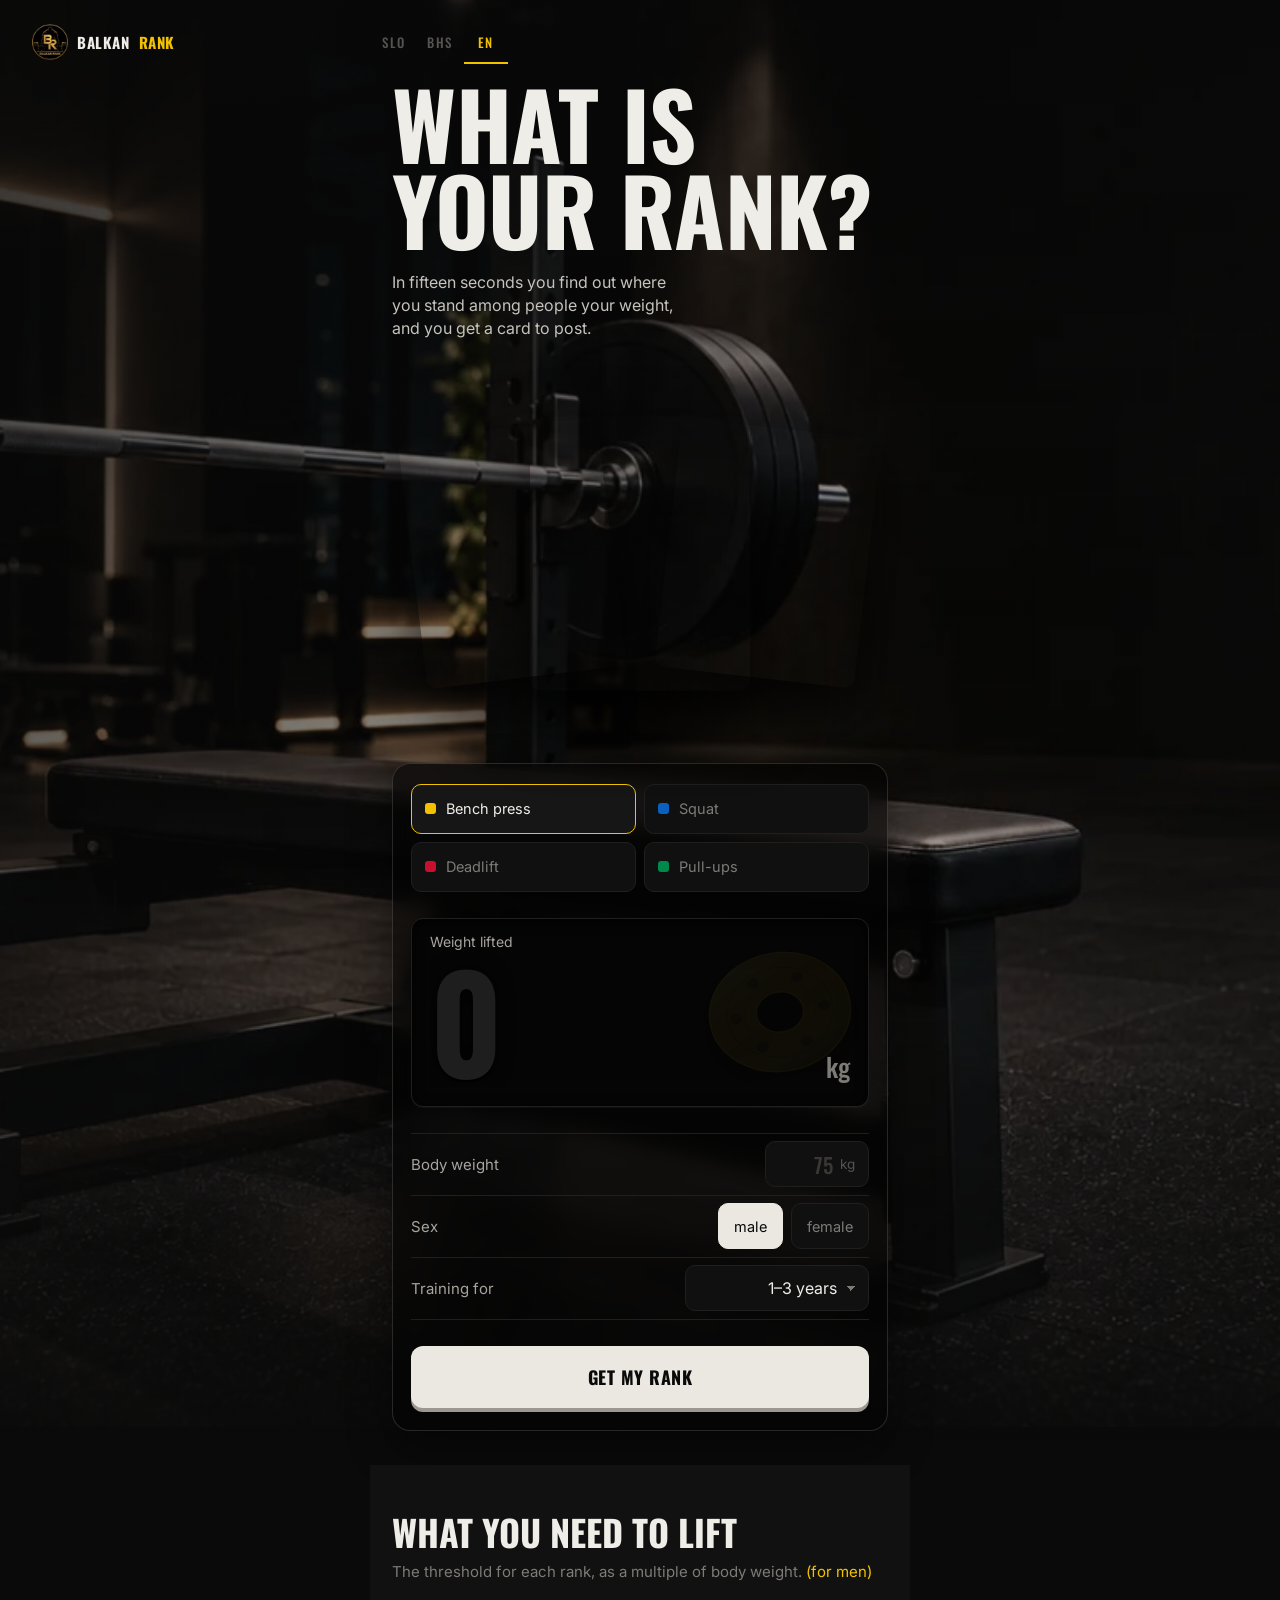
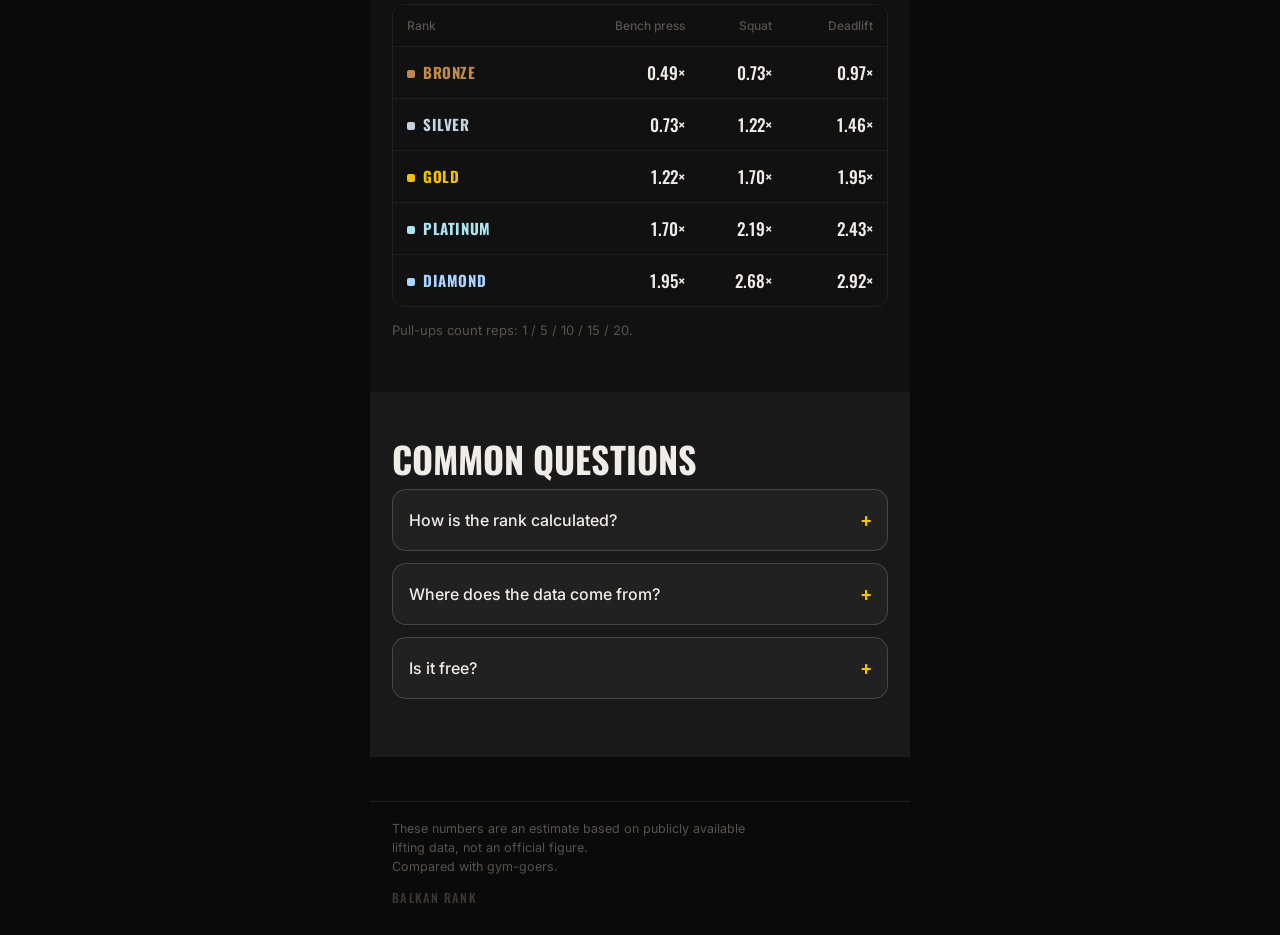
==== index.html @ 94545240 "Add files via upload" ====
<!DOCTYPE html>
<html lang="sl" data-dvig="bench">
<head>
<meta charset="utf-8">
<meta name="viewport" content="width=device-width, initial-scale=1, viewport-fit=cover">
<title>Balkan Rank</title>
<meta name="description" content="Vpiši svoj maksimalni dvig in telesno težo. Dobiš svoj rang in kartico za objavo.">
<meta name="theme-color" content="#0a0a0a">
<link rel="icon" href="data:image/svg+xml,<svg xmlns='http://www.w3.org/2000/svg' viewBox='0 0 32 32'><circle cx='16' cy='16' r='15' fill='%230a0a0a'/><circle cx='16' cy='16' r='10' fill='none' stroke='%23f2c200' stroke-width='5'/></svg>">

<meta property="og:title" content="Balkan Rank">
<meta property="og:description" content="Kakšen je tvoj rang? Dve številki, pet sekund.">
<meta property="og:type" content="website">

<link rel="preconnect" href="https://fonts.googleapis.com">
<link rel="preconnect" href="https://fonts.gstatic.com" crossorigin>
<link href="https://fonts.googleapis.com/css2?family=Oswald:wght@500;700&family=Inter:wght@400;500&family=Poppins:wght@500;700&display=swap" rel="stylesheet">
<link rel="stylesheet" href="stil.css?v=18">
</head>
<body>

<header class="glava" id="glava">
  <div class="glava-vsebina">
    <div class="znamka">
      <picture class="znak">
        <source srcset="slike/znak.webp" type="image/webp">
        <img src="slike/znak.png" alt="" width="96" height="96">
      </picture>
      BALKAN<span>RANK</span>
    </div>
    <!-- gumbi se izrišejo iz BR_SEZNAM_JEZIKOV -->
    <nav class="jezik" id="jezik-izbira" aria-label="Jezik / Jezik / Language"></nav>
    <button type="button" class="glava-cta" id="glava-cta" data-t="g_cta"></button>
  </div>
</header>

<main>

  <!-- naslov in obrazec na fotografiji telovadnice -->
  <section class="vrh">
    <picture class="vrh-slika" aria-hidden="true">
      <source srcset="slike/gym-bench.webp" type="image/webp">
      <img src="slike/gym-bench.jpg" alt="">
    </picture>
    <div class="vrh-tanca" aria-hidden="true"></div>

    <div class="vrh-vsebina">

    <div class="pristanek">
      <h1 data-t="naslov"></h1>
      <p class="podnapis" data-t="podnapis"></p>
    </div>

    <!-- kartice se rišejo v canvas, da so v izbranem jeziku -->
    <div class="kup" id="kup" aria-hidden="true">
      <div class="kup-mesto kup-levo"><div class="kup-lebdi"><canvas width="720" height="900"></canvas></div></div>
      <div class="kup-mesto kup-sredina"><div class="kup-lebdi"><canvas width="720" height="900"></canvas></div></div>
      <div class="kup-mesto kup-desno"><div class="kup-lebdi"><canvas width="720" height="900"></canvas></div></div>
    </div>

  <form id="obrazec" class="obrazec plosca-steklo" novalidate>

    <!-- izbira dviga: barve tekmovalnih plošč -->
    <fieldset class="dvigi">
      <legend class="sr-only" data-t="dvig"></legend>
      <label class="ploscica">
        <input type="radio" name="dvig" value="bench" checked>
        <span><i class="pika" aria-hidden="true"></i><em data-t="dvig_bench"></em></span>
      </label>
      <label class="ploscica">
        <input type="radio" name="dvig" value="pocep">
        <span><i class="pika" aria-hidden="true"></i><em data-t="dvig_pocep"></em></span>
      </label>
      <label class="ploscica">
        <input type="radio" name="dvig" value="mrtvi">
        <span><i class="pika" aria-hidden="true"></i><em data-t="dvig_mrtvi"></em></span>
      </label>
      <label class="ploscica">
        <input type="radio" name="dvig" value="zgibi">
        <span><i class="pika" aria-hidden="true"></i><em data-t="dvig_zgibi"></em></span>
      </label>
    </fieldset>

    <!-- glavno polje: številka na utežni plošči -->
    <div class="plosca" id="plosca">

      <svg class="utez" viewBox="0 0 320 320" aria-hidden="true" focusable="false">
        <defs>
          <filter id="u-senca" x="-35%" y="-35%" width="170%" height="170%">
            <feGaussianBlur stdDeviation="12"/>
          </filter>
          <linearGradient id="u-odsev" x1="0.08" y1="0" x2="0.72" y2="1">
            <stop offset="0" stop-color="#fff" stop-opacity="0.30"/>
            <stop offset="0.34" stop-color="#fff" stop-opacity="0.07"/>
            <stop offset="0.62" stop-color="#fff" stop-opacity="0"/>
            <stop offset="1" stop-color="#000" stop-opacity="0.35"/>
          </linearGradient>
          <mask id="u-obroc">
            <circle cx="160" cy="160" r="150" fill="#fff"/>
            <circle cx="160" cy="160" r="50" fill="#000"/>
          </mask>
        </defs>

        <circle cx="160" cy="182" r="148" fill="#000" opacity="0.9" filter="url(#u-senca)"/>

        <g mask="url(#u-obroc)">
          <circle class="u-telo" cx="160" cy="160" r="150"/>
          <g class="u-vrti">
            <circle cx="160" cy="160" r="112" fill="none" stroke="#000" stroke-opacity="0.38" stroke-width="2"/>
            <circle cx="160" cy="160" r="76" fill="none" stroke="#000" stroke-opacity="0.26" stroke-width="2"/>
            <circle cx="254" cy="160" r="13" fill="#000" fill-opacity="0.45"/>
            <circle cx="207" cy="241" r="13" fill="#000" fill-opacity="0.45"/>
            <circle cx="113" cy="241" r="13" fill="#000" fill-opacity="0.45"/>
            <circle cx="66"  cy="160" r="13" fill="#000" fill-opacity="0.45"/>
            <circle cx="113" cy="79"  r="13" fill="#000" fill-opacity="0.45"/>
            <circle cx="207" cy="79"  r="13" fill="#000" fill-opacity="0.45"/>
          </g>
          <circle cx="160" cy="160" r="150" fill="url(#u-odsev)"/>
        </g>

        <circle class="u-rob" cx="160" cy="160" r="149" fill="none"/>
        <circle class="u-rob" cx="160" cy="160" r="50" fill="none"/>
      </svg>

      <label for="kolicina" class="plosca-oznaka" id="oznaka-kolicina" data-t="kolicina_kg"></label>
      <div class="plosca-vrstica">
        <input type="number" id="kolicina" name="kolicina" inputmode="decimal"
               min="1" max="500" step="0.5" placeholder="0" autocomplete="off" required>
        <span class="plosca-enota" id="enota-kolicina" data-t="enota_kg"></span>
      </div>
    </div>

    <!-- tiho okoli: oznaka levo, vnos desno -->
    <div class="vrstice">

      <div class="vrstica">
        <label for="teza" data-t="teza"></label>
        <div class="desno">
          <span class="polje-okvir">
            <input type="number" id="teza" name="teza" inputmode="decimal"
                   min="30" max="250" step="0.5" data-t-namig="namig_teza" autocomplete="off" required>
            <span class="enota" data-t="enota_kg"></span>
          </span>
        </div>
      </div>

      <div class="vrstica">
        <span class="oznaka" id="oznaka-spol" data-t="spol"></span>
        <div class="desno" role="radiogroup" aria-labelledby="oznaka-spol">
          <label class="preklop">
            <input type="radio" name="spol" value="m" checked>
            <span data-t="spol_m"></span>
          </label>
          <label class="preklop">
            <input type="radio" name="spol" value="z">
            <span data-t="spol_z"></span>
          </label>
        </div>
      </div>

      <div class="vrstica">
        <label for="trajanje" data-t="trajanje"></label>
        <div class="desno">
          <span class="polje-okvir">
            <select id="trajanje" name="trajanje">
              <option value="pod6m" data-t="trajanje_pod6m"></option>
              <option value="6-12m" data-t="trajanje_6_12m"></option>
              <option value="1-3l" selected data-t="trajanje_1_3l"></option>
              <option value="3-5l" data-t="trajanje_3_5l"></option>
              <option value="nad5l" data-t="trajanje_nad5l"></option>
            </select>
          </span>
        </div>
      </div>

    </div>

    <p class="napaka" id="napaka" role="alert" hidden></p>

    <button type="submit" class="glavni-gumb" data-t="izracunaj"></button>
  </form>

    </div>
  </section>

  <section id="rezultat" class="rezultat" hidden aria-live="polite"></section>

  <!-- lestvica mej -->
  <section class="razdelek razkrij" id="lestvica">
    <h2 data-t="l_naslov"></h2>
    <p class="razdelek-opis">
      <span data-t="l_opis"></span>
      <span class="lestvica-spol" id="lestvica-spol"></span>
    </p>
    <div class="tabela-ovoj">
      <table class="lestvica-tabela" id="lestvica-tabela"></table>
    </div>
    <p class="razdelek-opomba" id="lestvica-opomba"></p>
  </section>

  <!-- pogosta vprašanja -->
  <section class="razdelek razkrij" id="vprasanja">
    <h2 data-t="v_naslov"></h2>
    <details class="vprasanje">
      <summary data-t="v1_q"></summary>
      <p data-t="v1_a"></p>
    </details>
    <details class="vprasanje">
      <summary data-t="v2_q"></summary>
      <p data-t="v2_a"></p>
    </details>
    <details class="vprasanje">
      <summary data-t="v3_q"></summary>
      <p data-t="v3_a"></p>
    </details>
  </section>

</main>

<footer class="noga">
  <p data-t="opozorilo"></p>
  <p data-t="primerjava"></p>
  <p class="noga-znamka">BALKAN RANK</p>
</footer>

<script src="config.js?v=18"></script>
<script src="jeziki.js?v=18"></script>
<script src="baza.js?v=18"></script>
<script src="izracun.js?v=18"></script>
<script src="logo.js?v=18"></script>
<script src="kartica.js?v=18"></script>
<script src="app.js?v=18"></script>
</body>
</html>
---- stil.css ----
/* Balkan Rank
   Barve so barve tekmovalnih plošč: 25 kg rdeča, 20 kg modra, 15 kg rumena, 10 kg zelena.
   Vsak dvig ima svojo. Ozadje je ravno in skoraj črno, brez sija.
   Drzna je ena stvar: številka na utežni plošči.
   Animacije so tri: preliv barve številke, poskok ob vpisu, posed gumba.
   Nič ob nalaganju, nič ob prehodu miške. */

:root {
  --crna: #0a0a0a;
  --plosca: #050505;
  --rob: #1f1f1f;
  --rob-mocan: #343434;
  --besedilo: #efede8;
  --tiho: #7d7b76;
  --tise: #565450;
  --kost: #ebe8e2;

  /* tekmovalne plošče */
  --p25: #c8102e;
  --p20: #0b5fbe;
  --p15: #f2c200;
  --p10: #00894a;

  --barva: var(--p15);
  --r-polje: 12px;
  --r-mala: 10px;
}

html[data-dvig="bench"] { --barva: var(--p15); }
html[data-dvig="pocep"] { --barva: var(--p20); }
html[data-dvig="mrtvi"] { --barva: var(--p25); }
html[data-dvig="zgibi"] { --barva: var(--p10); }

* { box-sizing: border-box; }

html, body {
  margin: 0;
  padding: 0;
  background: var(--crna);
  color: var(--besedilo);
  font-family: Inter, system-ui, -apple-system, "Segoe UI", sans-serif;
  font-weight: 400;
  font-size: 16px;
  -webkit-text-size-adjust: 100%;
}

body { min-height: 100dvh; display: flex; flex-direction: column; }

.sr-only {
  position: absolute; width: 1px; height: 1px;
  padding: 0; margin: -1px; overflow: hidden;
  clip: rect(0 0 0 0); white-space: nowrap; border: 0;
}

/* ---------- glava: ob drsenju se skrči v ozko plavajočo vrstico ---------- */

.glava {
  position: sticky;
  top: 0;
  z-index: 40;
  width: 100%;
  padding: 20px 0 0;
  transition: padding 0.25s ease, background 0.25s ease, box-shadow 0.25s ease;
}

.glava-vsebina {
  display: flex;
  align-items: center;
  justify-content: space-between;
  gap: 12px;
  max-width: 520px;
  width: 100%;
  margin: 0 auto;
  padding: 0 22px;
  transition: padding 0.25s ease;
}

.glava.skrcena {
  padding: 0;
  background: rgba(10, 10, 10, 0.82);
  backdrop-filter: blur(14px);
  -webkit-backdrop-filter: blur(14px);
  box-shadow: 0 1px 0 var(--rob);
}
.glava.skrcena .glava-vsebina { padding: 8px 16px; }
.glava.skrcena .znamka { font-size: 13px; }
.glava.skrcena .jezik { display: none; }
.glava.skrcena .glava-cta { display: block; }

/* gumb se pokaže šele v skrčeni glavi */
.glava-cta {
  display: none;
  font-family: Oswald, Inter, sans-serif;
  font-weight: 700;
  font-size: 13px;
  letter-spacing: 0.04em;
  text-transform: uppercase;
  min-height: 38px;
  padding: 0 16px;
  border: 0;
  border-radius: var(--r-mala);
  background: var(--kost);
  color: #0a0a0a;
  cursor: pointer;
}

.znamka {
  display: flex;
  align-items: center;
  gap: 9px;
  font-family: Oswald, Inter, sans-serif;
  font-weight: 700;
  font-size: 15px;
  letter-spacing: 0.04em;
}
.znamka span { color: var(--barva); transition: color 0.45s ease; }

.znak, .znak img {
  display: block;
  width: 36px;
  height: 36px;
}

.jezik { display: flex; gap: 2px; }

.jezik-gumb {
  font-family: Oswald, Inter, sans-serif;
  font-weight: 500;
  font-size: 13px;
  letter-spacing: 0.14em;
  text-transform: uppercase;
  color: var(--tise);
  background: none;
  border: 0;
  border-bottom: 2px solid transparent;
  border-radius: 0;
  /* dovolj veliko za prst, čeprav je napis majhen */
  min-width: 44px;
  min-height: 44px;
  padding: 5px 6px 3px;
  cursor: pointer;
}
.jezik-gumb.aktiven {
  color: #f2c200;
  border-bottom-color: #f2c200;
}

/* ---------- postavitev: vse levo ---------- */

/* vodoravno režemo na korenu in telesu, ne na main - sicer bi odrezalo kup
   kartic, ki namenoma sega čez stolpec z besedilom. Režemo tudi zato, ker
   50vw pri polni širini fotografij šteje tudi drsnik. */
html, body { overflow-x: clip; }

main {
  flex: 1;
  width: 100%;
  max-width: 520px;
  margin: 0 auto;
  padding: 0 22px 44px;
}

/* ---------- naslov in obrazec na fotografiji ---------- */

.vrh {
  position: relative;
  margin: -84px -22px 0;    /* fotografija sega pod glavo in od roba do roba */
  padding: 84px 0 34px;
  isolation: isolate;
}

.vrh-slika,
.vrh-slika img {
  position: absolute;
  inset: 0;
  display: block;
  width: 100%;
  height: 100%;
  object-fit: cover;
  object-position: left center;   /* na telefonu mora ostati vidna oprema levo */
  z-index: -2;
}

/* temna plast; pod besedilom je močnejša, da ostane berljivo */
.vrh-tanca {
  position: absolute;
  inset: 0;
  z-index: -1;
  /* okoli 45 % črne; temneje pod naslovom, svetleje na praznem delu,
     da fotografija ostane prepoznavna */
  background:
    linear-gradient(180deg,
      rgba(10, 10, 10, 0.72) 0%,
      rgba(10, 10, 10, 0.58) 22%,
      rgba(10, 10, 10, 0.34) 42%,
      rgba(10, 10, 10, 0.40) 70%,
      rgba(10, 10, 10, 0.80) 92%,
      #0a0a0a 100%),
    linear-gradient(90deg, rgba(10, 10, 10, 0.45) 0%, rgba(10, 10, 10, 0) 65%);
}

.vrh-vsebina { padding: 0 22px; }

/* čez fotografijo mora biti tudi tiho besedilo dovolj svetlo */
.vrh .podnapis { color: #c6c3bd; }
.vrh .vrstica > label,
.vrh .vrstica > .oznaka,
.vrh .plosca-oznaka { color: #a7a49e; }

.pristanek {
  display: flex;
  flex-direction: column;
  align-items: flex-start;
  gap: 18px;
  padding: 16px 0 26px;
}

h1 {
  display: block;
  font-family: Oswald, Inter, sans-serif;
  font-weight: 700;
  font-size: clamp(46px, 15.5vw, 92px);
  line-height: 0.94;
  letter-spacing: -0.005em;
  text-transform: uppercase;
  margin: 0;
  padding: 0;
  max-width: 100%;
  text-wrap: balance;
}

.podnapis {
  display: block;
  margin: 0;
  padding: 0;
  font-size: 16px;
  line-height: 1.45;
  color: var(--tiho);
  max-width: 30ch;
}

/* ---------- prosojne plošče čez fotografijo ---------- */

.plosca-steklo {
  background: rgba(0, 0, 0, 0.5);
  backdrop-filter: blur(10px) saturate(1.1);
  -webkit-backdrop-filter: blur(10px) saturate(1.1);
  border: 1px solid rgba(255, 255, 255, 0.14);
  border-radius: 18px;
  box-shadow: 0 18px 44px rgba(0, 0, 0, 0.45);
}

.obrazec {
  display: flex;
  flex-direction: column;
  gap: 26px;
  padding: 20px 18px 22px;
}

/* ---------- izbira dviga ---------- */

.dvigi {
  border: 0;
  margin: 0;
  padding: 0;
  min-width: 0;
  display: grid;
  grid-template-columns: 1fr 1fr;
  gap: 8px;
}

.ploscica { position: relative; display: block; }

.ploscica input {
  position: absolute; inset: 0;
  opacity: 0; margin: 0; cursor: pointer;
}

.ploscica > span {
  display: flex;
  align-items: center;
  gap: 10px;
  min-height: 50px;
  padding: 0 13px;
  background: #101010;
  color: var(--tiho);
  font-size: 14.5px;
  border: 1px solid var(--rob);
  border-radius: var(--r-mala);
}

/* barva pike pride od vrednosti dviga, ne od vrstnega reda v DOM */
.ploscica em { font-style: normal; }

.ploscica .pika {
  width: 11px;
  height: 11px;
  flex: none;
  border-radius: 3px;
}
input[value="bench"] + span .pika { background: var(--p15); }
input[value="pocep"] + span .pika { background: var(--p20); }
input[value="mrtvi"] + span .pika { background: var(--p25); }
input[value="zgibi"] + span .pika { background: var(--p10); }

.ploscica input:checked + span {
  background: #161616;
  color: var(--besedilo);
  border-color: var(--barva);
}
.ploscica input:focus-visible + span { outline: 2px solid var(--barva); outline-offset: 2px; }

/* ---------- glavno polje: številka na plošči ---------- */

.plosca {
  position: relative;
  overflow: hidden;
  background: var(--plosca);
  border: 1px solid var(--rob);
  border-radius: var(--r-polje);
  padding: 14px 18px 6px;
  box-shadow:
    inset 0 2px 12px rgba(0, 0, 0, 0.9),
    0 1px 0 rgba(255, 255, 255, 0.04);
}
.plosca:focus-within { border-color: var(--rob-mocan); }

/* 3D utežna plošča: tekstura v ozadju, pod številko in znotraj roba polja */
.utez {
  position: absolute;
  z-index: 0;
  top: 50%;
  right: 12px;
  width: 152px;
  height: 152px;
  transform: translateY(-50%) rotate(-9deg) scaleY(0.84);
  opacity: 0.09;
  pointer-events: none;
}
.u-telo {
  fill: var(--barva);
  fill-opacity: 0.45;
  transition: fill 0.45s ease;
}
.u-rob {
  stroke: var(--barva);
  stroke-opacity: 0.55;
  stroke-width: 3;
  transition: stroke 0.45s ease;
}
.u-vrti {
  transform-box: fill-box;
  transform-origin: center;
  animation: vrtenje 26s linear infinite;
  animation-play-state: paused;
}
.plosca.vpisuje .u-vrti { animation-play-state: running; }

@keyframes vrtenje { to { transform: rotate(360deg); } }

/* vsebina polja je nad plosco */
.plosca-oznaka {
  position: relative;
  z-index: 1;
  display: block;
  font-size: 14px;
  color: var(--tiho);
}

.plosca-vrstica {
  position: relative;
  z-index: 1;
  display: flex;
  align-items: baseline;
  gap: 10px;
}

#kolicina {
  font-family: Oswald, Inter, sans-serif;
  font-weight: 700;
  font-size: clamp(88px, 30vw, 132px);
  line-height: 1.04;
  letter-spacing: -0.015em;
  width: 100%;
  min-width: 0;
  padding: 0;
  border: 0;
  background: none;
  color: var(--barva);
  caret-color: var(--barva);
  appearance: none;
  -webkit-appearance: none;
  text-shadow: 0 2px 0 rgba(0, 0, 0, 0.95), 0 0 18px rgba(0, 0, 0, 0.8);
  transform-origin: left bottom;
  transition: color 0.45s ease;
}
/* petmestni vnos (npr. 227,5) na ozkem zaslonu ne sme zadeti ob rob */
.plosca[data-dolgo="true"] #kolicina { font-size: clamp(62px, 21vw, 112px); }

#kolicina:focus { outline: none; }
#kolicina::placeholder { color: #1e1e1e; }
#kolicina::-webkit-outer-spin-button,
#kolicina::-webkit-inner-spin-button { -webkit-appearance: none; margin: 0; }

/* animacija 2: rahel poskok ob vpisu */
#kolicina.poskok { animation: poskok 0.17s ease-out; }
@keyframes poskok {
  0%   { transform: translateY(0) scale(1); }
  45%  { transform: translateY(-4px) scale(1.025); }
  100% { transform: translateY(0) scale(1); }
}

.plosca-enota {
  position: relative;
  font-family: Oswald, Inter, sans-serif;
  font-weight: 500;
  font-size: 26px;
  color: var(--tiho);
  flex: none;
  padding-bottom: 14px;
}

/* ---------- tihe vrstice ---------- */

.vrstice { border-top: 1px solid var(--rob); }

.vrstica {
  display: flex;
  align-items: center;
  justify-content: space-between;
  gap: 14px;
  min-height: 62px;
  border-bottom: 1px solid var(--rob);
}

.vrstica > label,
.vrstica > .oznaka {
  font-size: 15px;
  color: var(--tiho);
}

.desno { display: flex; align-items: center; gap: 8px; }

.polje-okvir {
  display: flex;
  align-items: stretch;
  gap: 7px;
  padding: 0 13px;
  min-height: 46px;
  background: #101010;
  border: 1px solid var(--rob);
  border-radius: var(--r-mala);
}
.polje-okvir:focus-within { border-color: var(--barva); }

/* vnos naj sega čez vso višino okvirja, da je tarča za prst cel okvir */
.polje-okvir input[type="number"] {
  font-family: Oswald, Inter, sans-serif;
  font-weight: 500;
  font-size: 21px;
  width: 54px;
  padding: 0;
  text-align: right;
  color: var(--besedilo);
  background: none;
  border: 0;
  appearance: none;
  -webkit-appearance: none;
}
.polje-okvir > .enota { display: flex; align-items: center; }
.polje-okvir input[type="number"]:focus { outline: none; }
.polje-okvir input[type="number"]::placeholder { color: #3a3835; }
.polje-okvir input[type="number"]::-webkit-outer-spin-button,
.polje-okvir input[type="number"]::-webkit-inner-spin-button { -webkit-appearance: none; margin: 0; }

.enota { font-size: 13.5px; color: var(--tise); }

select {
  font: inherit;
  font-size: 16px;          /* pod 16 px iPhone ob dotiku poveča stran */
  color: var(--besedilo);
  background: none;
  border: 0;
  padding: 0 18px 0 0;
  text-align: right;
  appearance: none;
  -webkit-appearance: none;
  cursor: pointer;
  background-image:
    linear-gradient(45deg, transparent 50%, var(--tiho) 50%),
    linear-gradient(135deg, var(--tiho) 50%, transparent 50%);
  background-position: right 4px center, right 0 center;
  background-size: 5px 5px, 5px 5px;
  background-repeat: no-repeat;
  direction: rtl;
}
select:focus { outline: none; }
select option { background: #121212; color: var(--besedilo); direction: ltr; }

/* preklop moški / ženska */

.preklop { position: relative; display: block; }
.preklop input { position: absolute; inset: 0; opacity: 0; margin: 0; cursor: pointer; }

.preklop span {
  display: flex;
  align-items: center;
  min-height: 46px;
  padding: 0 15px;
  font-size: 14.5px;
  color: var(--tiho);
  background: #101010;
  border: 1px solid var(--rob);
  border-radius: var(--r-mala);
}
.preklop input:checked + span {
  color: var(--crna);
  background: var(--kost);
  border-color: var(--kost);
}
.preklop input:focus-visible + span { outline: 2px solid var(--barva); outline-offset: 2px; }

/* ---------- napaka ---------- */

.napaka {
  margin: -12px 0 0;
  font-size: 14px;
  line-height: 1.4;
  color: #ff5a4d;
}
.je-napaka .polje-okvir { border-color: #ff5a4d; }
.plosca.je-napaka { border-color: #ff5a4d; }

/* ---------- gumb: poln, težek, enobarven ---------- */

.glavni-gumb {
  position: relative;
  overflow: hidden;
  font-family: Oswald, Inter, sans-serif;
  font-weight: 700;
  font-size: 18px;
  letter-spacing: 0.03em;
  text-transform: uppercase;
  min-height: 62px;
  width: 100%;
  border: 0;
  border-radius: var(--r-polje);
  background: var(--kost);
  color: #0a0a0a;
  cursor: pointer;
  /* animacija 3: posed ob pritisku */
  box-shadow: 0 4px 0 #9b9892;
  transition: transform 0.07s ease-out, box-shadow 0.07s ease-out;
}

/* počasen premik svetlobe čez gumb, vsakih nekaj sekund */
.glavni-gumb::after {
  content: '';
  position: absolute;
  top: 0;
  bottom: 0;
  left: -60%;
  width: 45%;
  background: linear-gradient(100deg, rgba(255, 255, 255, 0) 0%,
                              rgba(255, 255, 255, 0.75) 50%,
                              rgba(255, 255, 255, 0) 100%);
  animation: svetloba 7s ease-in-out infinite;
  pointer-events: none;
}
@keyframes svetloba {
  0%, 72%  { transform: translateX(0); }
  100%     { transform: translateX(380%); }
}
.glavni-gumb:active {
  transform: translateY(4px);
  box-shadow: 0 0 0 #9b9892;
}
.glavni-gumb:focus-visible { outline: 2px solid var(--barva); outline-offset: 3px; }

/* ---------- rezultat ---------- */

.rezultat {
  margin-top: 34px;
  scroll-margin-top: 78px;   /* pod skrčeno glavo, da je kartica cela vidna */
}

.kartica {
  display: block;
  width: 100%;
  height: auto;
  border-radius: 6px;
}

/* ---------- zaporedje po oddaji obrazca ---------- */

.obrazec { transition: opacity 0.3s ease; }
.obrazec.zbledi { opacity: 0.35; pointer-events: none; }

/* kratko stanje računanja */
.racunam {
  display: flex;
  align-items: center;
  gap: 8px;
  min-height: 120px;
  padding: 8px 0;
}
.racunam span {
  width: 9px;
  height: 9px;
  border-radius: 50%;
  background: var(--barva);
  animation: utrip 1s ease-in-out infinite;
}
.racunam span:nth-child(2) { animation-delay: 0.15s; }
.racunam span:nth-child(3) { animation-delay: 0.3s; }
.racunam p {
  margin: 0 0 0 6px;
  font-size: 15px;
  color: var(--tiho);
}
@keyframes utrip {
  0%, 100% { opacity: 0.25; transform: scale(0.85); }
  50%      { opacity: 1; transform: scale(1); }
}

/* kartica prileti od spodaj in se ustavi z rahlim odbojem */
.kartica.prileti { animation: prilet 0.6s cubic-bezier(0.2, 0.8, 0.3, 1.1) both; }
@keyframes prilet {
  0%   { opacity: 0; transform: translateY(70px) scale(0.96); }
  60%  { opacity: 1; transform: translateY(-10px) scale(1.01); }
  80%  { transform: translateY(3px) scale(1); }
  100% { opacity: 1; transform: translateY(0) scale(1); }
}

/* polje za e-naslov se pokaže šele na koncu */
.prenos { transition: opacity 0.35s ease, transform 0.35s ease; }
.prenos.caka { opacity: 0; transform: translateY(10px); pointer-events: none; }

/* ---------- prenos kartice ---------- */

.prenos { margin-top: 22px; }

.prenos > label {
  display: block;
  margin-bottom: 10px;
  font-size: 15px;
  color: var(--tiho);
}

.prenos-vrstica { display: flex; flex-direction: column; gap: 10px; }

.polje-okvir.sirok { width: 100%; min-height: 58px; padding: 0 15px; }
.polje-okvir.sirok input {
  font: inherit;
  font-size: 16px;
  width: 100%;
  padding: 0;
  align-self: stretch;
  color: var(--besedilo);
  background: none;
  border: 0;
  text-align: left;
}
.polje-okvir.sirok input:focus { outline: none; }
.polje-okvir.sirok input::placeholder { color: #3a3835; }
.polje-okvir.je-napaka { border-color: #ff5a4d; }

.prenos .glavni-gumb { min-height: 58px; }
.prenos .glavni-gumb:disabled { cursor: default; background: #4a4844; color: #0a0a0a; }

/* sporočilo o napaki je navaden blok pod gumbom, nikoli čezenj;
   prostor zanj je rezerviran vnaprej, da se vsebina pod njim ob napaki ne premakne */
.prenos .napaka {
  margin: 14px 0 0;
  min-height: 40px;          /* dve vrstici; na ozkem zaslonu se besedilo prelomi */
}
.prenos .napaka[hidden] {
  display: block;
  visibility: hidden;
}

.prenos-opomba {
  margin: 4px 0 0;
  font-size: 13px;
  line-height: 1.5;
  color: var(--tise);
}

@media (min-width: 400px) {
  .prenos .napaka { min-height: 22px; }   /* tu gre najdaljše sporočilo v eno vrstico */
}

.izid {
  background: #101010;
  border: 1px solid var(--rob);
  border-radius: var(--r-polje);
  padding: 20px 18px;
}
.izid-rang {
  font-family: Oswald, Inter, sans-serif;
  font-weight: 700;
  font-size: 40px;
  line-height: 1.1;
  color: var(--barva);
}
.izid-odstotek {
  font-family: Oswald, Inter, sans-serif;
  font-weight: 500;
  font-size: 20px;
  color: var(--besedilo);
  margin-top: 2px;
}
.izid-primerjava {
  margin-top: 4px;
  font-size: 12.5px;
  color: var(--tise);
}
.izid-crta {
  height: 8px;
  margin: 16px 0 18px;
  background: #1c1c1c;
  border-radius: 4px;
  overflow: hidden;
}
.izid-crta i { display: block; height: 100%; background: var(--barva); }

.izid-podatki {
  display: grid;
  grid-template-columns: 1fr auto;
  gap: 8px 14px;
  margin: 0;
  font-size: 14.5px;
}
.izid-podatki dt { color: var(--tiho); }
.izid-podatki dd { margin: 0; text-align: right; font-weight: 500; }

/* ---------- razdelki pod obrazcem ----------
   Stopnjevana temnost: vrh je najtemnejši, lestvica odtenek svetlejša,
   vprašanja najsvetlejša. Razdelka sta čez vso širino, da se stopnja vidi. */

.razdelek {
  position: relative;
  margin: 0 -22px;
  padding: 48px 22px 52px;
}

#lestvica { background: #111111; }

#vprasanja {
  background: #191919;
  padding-bottom: 58px;
}

.razdelek h2 {
  font-family: Oswald, Inter, sans-serif;
  font-weight: 700;
  font-size: clamp(26px, 8vw, 36px);
  line-height: 1.08;
  text-transform: uppercase;
  margin: 0 0 10px;
}

.razdelek-opis {
  margin: 0 0 20px;
  font-size: 15px;
  line-height: 1.5;
  color: var(--tiho);
}
.lestvica-spol { color: var(--barva); white-space: nowrap; }

.razdelek-opomba {
  margin: 14px 0 0;
  font-size: 13px;
  line-height: 1.5;
  color: var(--tise);
}

/* lestvica mej */

.tabela-ovoj {
  border: 1px solid var(--rob);
  border-radius: var(--r-polje);
  overflow: hidden;
}

.lestvica-tabela {
  width: 100%;
  border-collapse: collapse;
  font-size: 14px;
}
.lestvica-tabela th,
.lestvica-tabela td {
  padding: 13px 10px;
  text-align: right;
  border-bottom: 1px solid var(--rob);
}
.lestvica-tabela thead th {
  font-weight: 500;
  font-size: 12px;
  color: var(--tise);
  background: #101010;
}
.lestvica-tabela th:first-child,
.lestvica-tabela td:first-child { text-align: left; padding-left: 14px; }
.lestvica-tabela td:last-child,
.lestvica-tabela th:last-child { padding-right: 14px; }
.lestvica-tabela tbody tr:last-child th,
.lestvica-tabela tbody tr:last-child td { border-bottom: 0; }

.lestvica-tabela tbody th {
  font-family: Oswald, Inter, sans-serif;
  font-weight: 700;
  font-size: 15px;
  letter-spacing: 0.04em;
  color: var(--rang-barva, var(--besedilo));
}
.lestvica-tabela tbody td {
  font-family: Oswald, Inter, sans-serif;
  font-weight: 500;
  font-size: 17px;
  color: var(--besedilo);
}
.lestvica-tabela .pika-rang {
  display: inline-block;
  width: 8px;
  height: 8px;
  border-radius: 2px;
  margin-right: 8px;
  background: var(--rang-barva, var(--besedilo));
  vertical-align: 1px;
}

/* ---------- lebdeče kartice nad obrazcem ---------- */

/* telefon: v vrsti z rahlim prekrivanjem in brez vrtenja,
   dovolj majhne, da se vidi tudi začetek obrazca */
.kup {
  position: relative;
  height: 212px;
  margin: 4px 0 26px;
}

.kup-mesto {
  position: absolute;
  top: 0;
  left: 50%;
  width: min(148px, 38vw);
  margin-left: calc(min(148px, 38vw) / -2);
}
.kup-levo { transform: translateX(-62%); z-index: 1; }
.kup-desno { transform: translateX(62%); z-index: 2; }
.kup-sredina { z-index: 3; }

.kup-lebdi {
  animation: lebdenje 8s ease-in-out infinite;
  will-change: transform;
}
.kup-sredina .kup-lebdi { animation-delay: -2.6s; }
.kup-desno .kup-lebdi { animation-delay: -5.2s; }

.kup-mesto canvas {
  display: block;
  width: 100%;
  height: auto;
  border-radius: 10px;
  box-shadow: 0 18px 40px rgba(0, 0, 0, 0.7);
}

@keyframes lebdenje {
  0%, 100% { transform: translateY(-5px); }
  50%      { transform: translateY(5px); }
}

/* vsako vprašanje je svoja ploščica s svetlo obrobo */

.vprasanje {
  margin-bottom: 12px;
  background: rgba(255, 255, 255, 0.035);
  border: 1px solid rgba(255, 255, 255, 0.16);
  border-radius: 14px;
}
.vprasanje:last-of-type { margin-bottom: 0; }
.vprasanje[open] { background: rgba(255, 255, 255, 0.055); }

.vprasanje summary {
  display: flex;
  align-items: center;
  justify-content: space-between;
  gap: 14px;
  min-height: 60px;
  padding: 14px 16px;
  font-size: 16px;
  font-weight: 500;
  color: var(--besedilo);
  cursor: pointer;
  list-style: none;
}
.vprasanje summary::-webkit-details-marker { display: none; }
.vprasanje summary::after {
  content: '+';
  flex: none;
  font-family: Oswald, Inter, sans-serif;
  font-size: 24px;
  line-height: 1;
  color: var(--barva);
}
.vprasanje[open] summary::after { content: '–'; }
.vprasanje p {
  margin: 0 0 16px;
  padding: 0 16px;
  font-size: 15px;
  line-height: 1.6;
  color: var(--tiho);
}

/* razdelki se ob drsenju dvignejo od spodaj */

.razkrij {
  opacity: 0;
  transform: translateY(22px);
  transition: opacity 0.55s ease, transform 0.55s ease;
}
.razkrij.vidno { opacity: 1; transform: none; }

/* ---------- noga ---------- */

.noga {
  padding: 18px 22px 28px;
  max-width: 520px;
  width: 100%;
  margin: 0 auto;
  border-top: 1px solid var(--rob);
}
.noga p { margin: 0; font-size: 12.5px; line-height: 1.5; color: var(--tise); max-width: 46ch; }
.noga-znamka {
  margin-top: 12px !important;
  font-family: Oswald, Inter, sans-serif;
  font-weight: 500;
  letter-spacing: 0.1em;
  color: #3a3835 !important;
}

/* ---------- namizje ---------- */

/* ploščice ostanejo 2 x 2 tudi na namizju - v štirih stolpcih se ime prelomi */
@media (min-width: 680px) {
  main, .glava, .noga { max-width: 540px; }

  /* fotografija gre čez vso širino okna, besedilo ostane v stolpcu */
  .vrh {
    margin-left: calc(50% - 50vw);
    margin-right: calc(50% - 50vw);
  }
  .vrh-vsebina { max-width: 540px; margin: 0 auto; }
  .vrh-slika img { object-position: center; }

  /* kartice se postavijo delno čez sebe, srednja spredaj in večja;
     kup sme biti širši od stolpca z besedilom */
  .kup {
    height: 360px;
    margin: 6px -70px 30px;
  }
  .kup-mesto {
    top: 50%;
    width: 200px;
    margin: -125px 0 0 -100px;
    transition: transform 0.35s ease, filter 0.35s ease;
  }
  .kup-levo    { transform: translateX(-128px) rotate(-7deg); z-index: 1; }
  .kup-desno   { transform: translateX(128px) rotate(6.5deg); z-index: 2; }
  .kup-sredina { transform: scale(1.1); z-index: 3; }

  /* ob prehodu miške se kartica dvigne naprej in poravna */
  @media (hover: hover) {
    .kup-mesto:hover {
      z-index: 9;
      transform: translateY(-18px) rotate(0deg) scale(1.16);
      filter: brightness(1.05);
    }
    .kup-levo:hover  { transform: translateX(-128px) translateY(-18px) rotate(0deg) scale(1.16); }
    .kup-desno:hover { transform: translateX(128px) translateY(-18px) rotate(0deg) scale(1.16); }
  }

  .kup-lebdi { animation-duration: 6s; }
  .kup-mesto canvas { box-shadow: 0 26px 60px rgba(0, 0, 0, 0.8); }
}

/* najožji telefoni: da se "Mrtvo dizanje" ne prelomi v dve vrstici */
@media (max-width: 345px) {
  main, .glava, .noga { padding-left: 16px; padding-right: 16px; }
  .ploscica > span { font-size: 13px; padding: 0 10px; gap: 8px; }
}

/* ---------- manj gibanja ---------- */

@media (prefers-reduced-motion: reduce) {
  .znamka span, .u-telo, .u-rob, #kolicina, .glavni-gumb { transition: none; }
  .u-vrti { animation: none; }
  #kolicina.poskok { animation: none; }
  .glavni-gumb:active { transform: none; box-shadow: 0 4px 0 #9b9892; }

  /* nič lebdenja kartic, razdelki so takoj vidni, rezultat brez animacije */
  .kup-lebdi { animation: none; }
  .kup-mesto { transition: none; }
  .kartica.prileti { animation: none; }
  .racunam span { animation: none; opacity: 0.7; }
  .obrazec, .prenos { transition: none; }
  .glavni-gumb::after { animation: none; display: none; }
  .vrh-slika img, .pas img { transform: none !important; }
  .glava, .glava-vsebina { transition: none; }
  .razkrij { opacity: 1; transform: none; transition: none; }
}
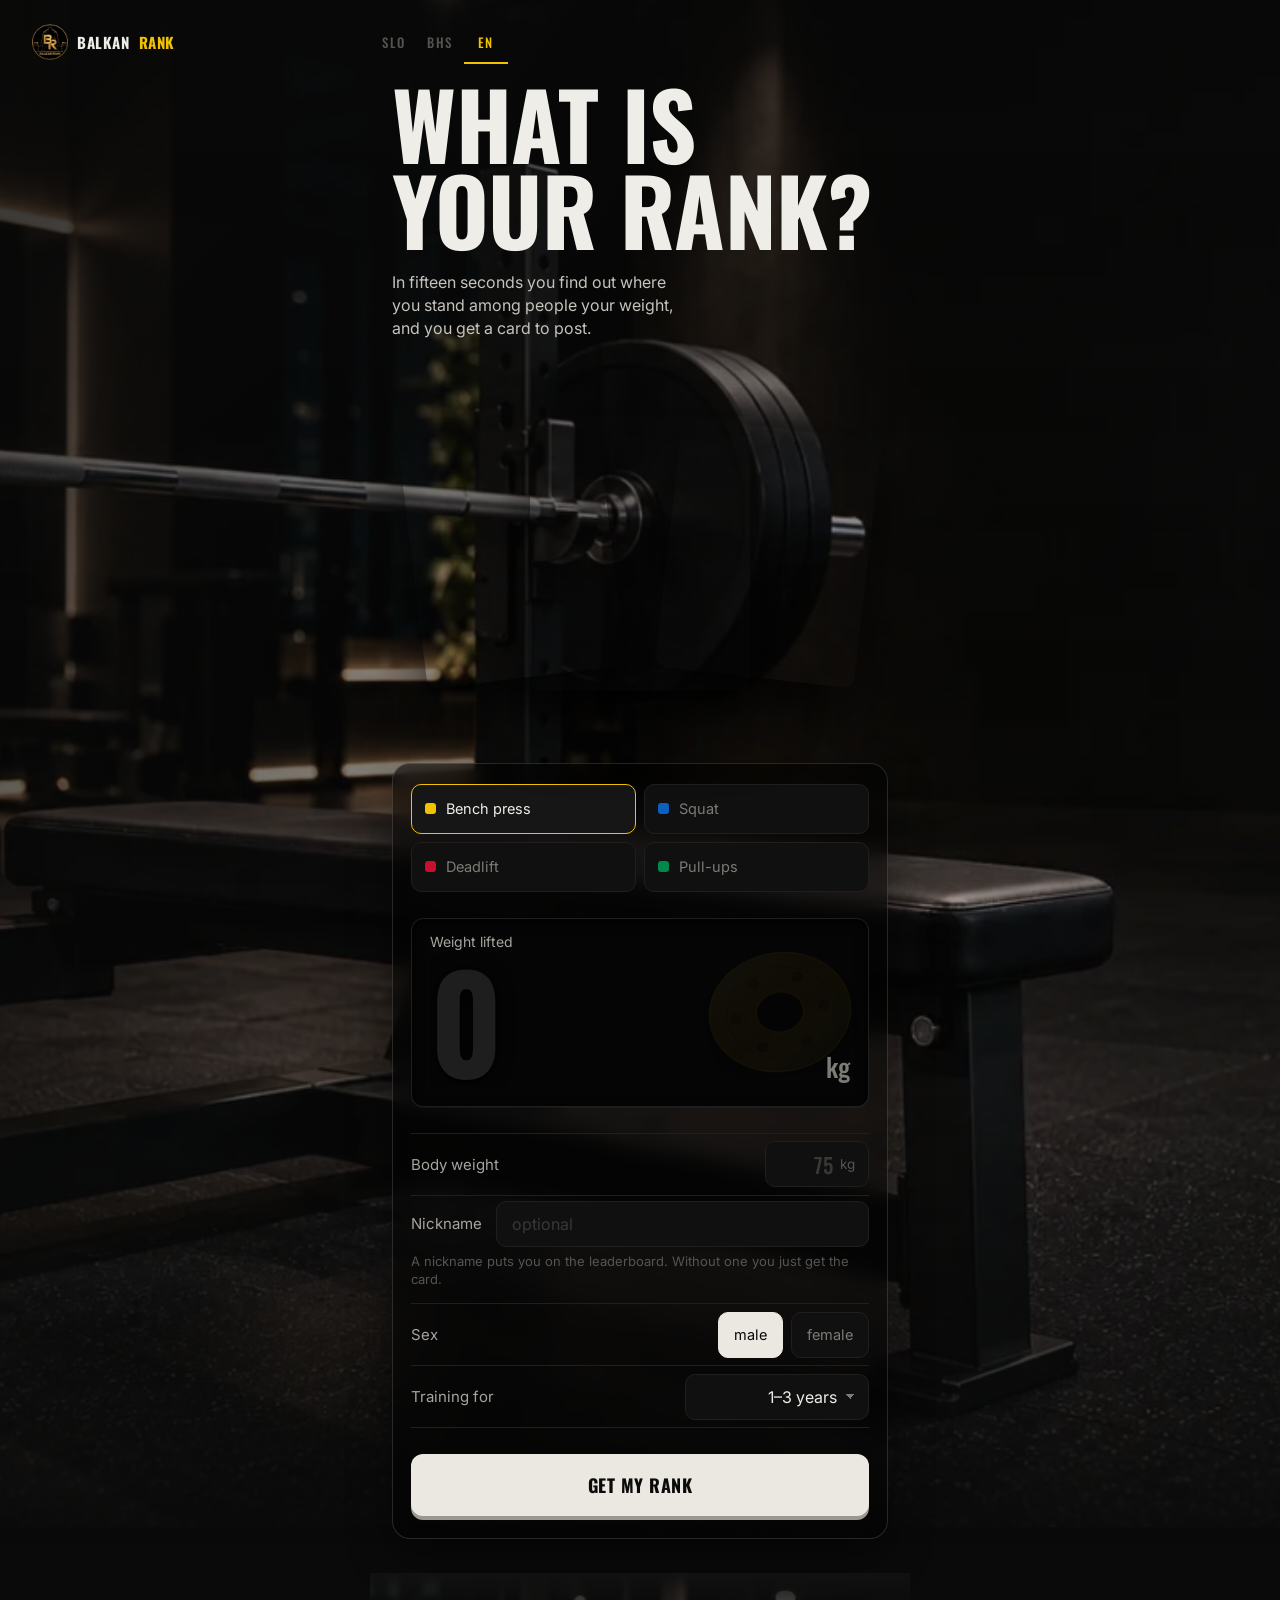
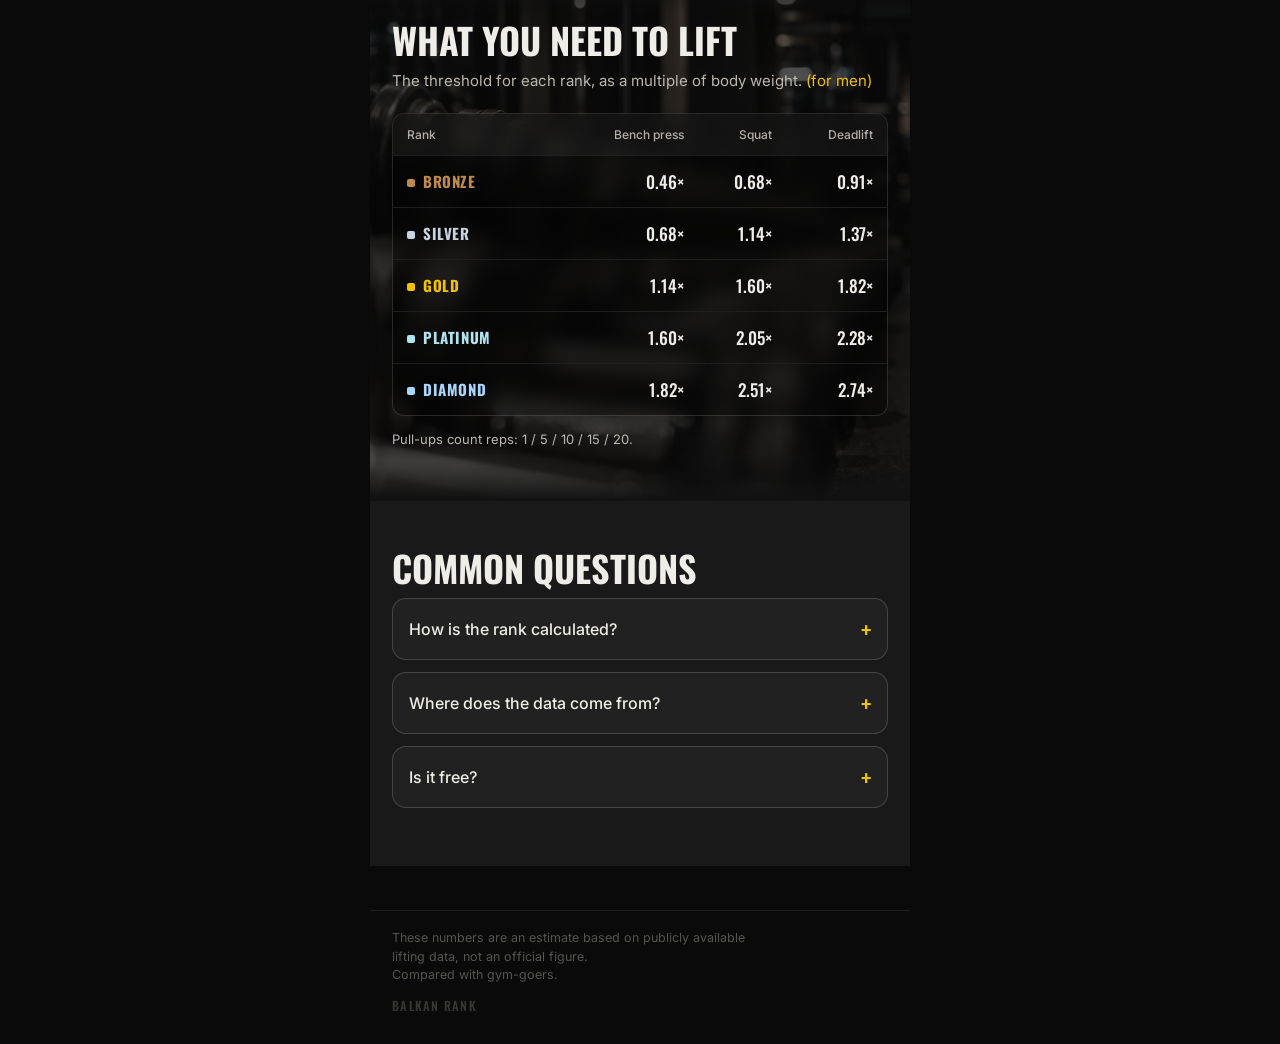
==== commit 9ef403a1: "Add files via upload" ====
--- a/index.html
+++ b/index.html
@@ -15,7 +15,65 @@
 <link rel="preconnect" href="https://fonts.googleapis.com">
 <link rel="preconnect" href="https://fonts.gstatic.com" crossorigin>
 <link href="https://fonts.googleapis.com/css2?family=Oswald:wght@500;700&family=Inter:wght@400;500&family=Poppins:wght@500;700&display=swap" rel="stylesheet">
-<link rel="stylesheet" href="stil.css?v=18">
+<link rel="stylesheet" href="stil.css?v=24">
+
+<script type="application/ld+json">
+{
+  "@context": "https://schema.org",
+  "@type": "WebApplication",
+  "name": "Balkan Rank",
+  "inLanguage": ["sl", "sr-Latn", "en"],
+  "applicationCategory": "HealthApplication",
+  "operatingSystem": "Vsi brskalniki",
+  "browserRequirements": "Zahteva JavaScript za izračun in izris kartice.",
+  "description": "Vpišeš dvignjeno težo in telesno težo, izračuna se ti rang od brona do diamanta in odstotek, ter dobiš kartico za objavo. Brez računa in brez prijave.",
+  "featureList": [
+    "Izračun ranga za bench press, počep, mrtvi dvig in zgibe",
+    "Odstotek glede na javno dostopne standarde moči",
+    "Kartica v pokončni in ležeči obliki za prenos",
+    "Slovenščina, bosansko-hrvaško-srbsko in angleško"
+  ],
+  "offers": {
+    "@type": "Offer",
+    "price": "0",
+    "priceCurrency": "EUR"
+  }
+}
+</script>
+
+<script type="application/ld+json">
+{
+  "@context": "https://schema.org",
+  "@type": "FAQPage",
+  "inLanguage": "sl",
+  "mainEntity": [
+    {
+      "@type": "Question",
+      "name": "Kako se izračuna rang?",
+      "acceptedAnswer": {
+        "@type": "Answer",
+        "text": "Dvignjeno težo delimo s tvojo telesno težo, pri zgibih štejemo ponovitve. Rang je najvišja stopnja, katere mejo rezultat doseže. Odstotek se med dvema mejama linearno interpolira in je omejen na 1–99."
+      }
+    },
+    {
+      "@type": "Question",
+      "name": "Od kod podatki?",
+      "acceptedAnswer": {
+        "@type": "Answer",
+        "text": "Meje so postavljene po javno dostopnih podatkih o standardih moči, ne po meritvah obiskovalcev te strani. So ocena, ne uradni podatek."
+      }
+    },
+    {
+      "@type": "Question",
+      "name": "Ali je brezplačno?",
+      "acceptedAnswer": {
+        "@type": "Answer",
+        "text": "Da. E-naslov vpišeš samo ob prenosu kartice in se shrani skupaj z rangom in dvigom. Vzdevek je neobvezen; kdor ga vpiše, je z njim viden na lestvici."
+      }
+    }
+  ]
+}
+</script>
 </head>
 <body>
 
@@ -29,8 +87,8 @@
       BALKAN<span>RANK</span>
     </div>
     <!-- gumbi se izrišejo iz BR_SEZNAM_JEZIKOV -->
-    <nav class="jezik" id="jezik-izbira" aria-label="Jezik / Jezik / Language"></nav>
-    <button type="button" class="glava-cta" id="glava-cta" data-t="g_cta"></button>
+    <nav class="jezik" id="jezik-izbira" aria-label="Jezik / Jezik / Language"><button type="button" class="jezik-gumb aktiven" data-jezik="sl">slo</button><button type="button" class="jezik-gumb" data-jezik="sr">bhs</button><button type="button" class="jezik-gumb" data-jezik="en">en</button></nav>
+    <button type="button" class="glava-cta" id="glava-cta" data-t="g_cta">Izračunaj</button>
   </div>
 </header>
 
@@ -47,8 +105,8 @@
     <div class="vrh-vsebina">
 
     <div class="pristanek">
-      <h1 data-t="naslov"></h1>
-      <p class="podnapis" data-t="podnapis"></p>
+      <h1 data-t="naslov">Kakšen je tvoj rang?</h1>
+      <p class="podnapis" data-t="podnapis">V petnajstih sekundah izveš, kje si med ljudmi svoje teže, in dobiš kartico za objavo.</p>
     </div>
 
     <!-- kartice se rišejo v canvas, da so v izbranem jeziku -->
@@ -58,26 +116,36 @@
       <div class="kup-mesto kup-desno"><div class="kup-lebdi"><canvas width="720" height="900"></canvas></div></div>
     </div>
 
+    <!-- kratka lestvica: prvih pet; skrita, dokler na lestvici ni deset vnosov -->
+    <section class="kratka plosca-steklo" id="kratka" aria-labelledby="kratka-naslov" hidden>
+      <h2 class="kratka-naslov" id="kratka-naslov" data-t="kr_naslov">Najmočnejši</h2>
+      <div class="kratka-telo" id="kratka-telo">
+        <p class="kratka-kaj" id="kratka-kaj"></p>
+        <ol class="kratka-seznam" id="kratka-seznam"></ol>
+      </div>
+      <button type="button" class="kratka-gumb" id="kratka-gumb" data-t="kr_gumb">Prikaži celotno lestvico</button>
+    </section>
+
   <form id="obrazec" class="obrazec plosca-steklo" novalidate>
 
     <!-- izbira dviga: barve tekmovalnih plošč -->
     <fieldset class="dvigi">
-      <legend class="sr-only" data-t="dvig"></legend>
+      <legend class="sr-only" data-t="dvig">Dvig</legend>
       <label class="ploscica">
         <input type="radio" name="dvig" value="bench" checked>
-        <span><i class="pika" aria-hidden="true"></i><em data-t="dvig_bench"></em></span>
+        <span><i class="pika" aria-hidden="true"></i><em data-t="dvig_bench">Bench press</em></span>
       </label>
       <label class="ploscica">
         <input type="radio" name="dvig" value="pocep">
-        <span><i class="pika" aria-hidden="true"></i><em data-t="dvig_pocep"></em></span>
+        <span><i class="pika" aria-hidden="true"></i><em data-t="dvig_pocep">Počep</em></span>
       </label>
       <label class="ploscica">
         <input type="radio" name="dvig" value="mrtvi">
-        <span><i class="pika" aria-hidden="true"></i><em data-t="dvig_mrtvi"></em></span>
+        <span><i class="pika" aria-hidden="true"></i><em data-t="dvig_mrtvi">Mrtvi dvig</em></span>
       </label>
       <label class="ploscica">
         <input type="radio" name="dvig" value="zgibi">
-        <span><i class="pika" aria-hidden="true"></i><em data-t="dvig_zgibi"></em></span>
+        <span><i class="pika" aria-hidden="true"></i><em data-t="dvig_zgibi">Zgibi</em></span>
       </label>
     </fieldset>
 
@@ -122,11 +190,11 @@
         <circle class="u-rob" cx="160" cy="160" r="50" fill="none"/>
       </svg>
 
-      <label for="kolicina" class="plosca-oznaka" id="oznaka-kolicina" data-t="kolicina_kg"></label>
+      <label for="kolicina" class="plosca-oznaka" id="oznaka-kolicina" data-t="kolicina_kg">Dvignjena teža</label>
       <div class="plosca-vrstica">
         <input type="number" id="kolicina" name="kolicina" inputmode="decimal"
                min="1" max="500" step="0.5" placeholder="0" autocomplete="off" required>
-        <span class="plosca-enota" id="enota-kolicina" data-t="enota_kg"></span>
+        <span class="plosca-enota" id="enota-kolicina" data-t="enota_kg">kg</span>
       </div>
     </div>
 
@@ -134,40 +202,52 @@
     <div class="vrstice">
 
       <div class="vrstica">
-        <label for="teza" data-t="teza"></label>
+        <label for="teza" data-t="teza">Telesna teža</label>
         <div class="desno">
           <span class="polje-okvir">
             <input type="number" id="teza" name="teza" inputmode="decimal"
-                   min="30" max="250" step="0.5" data-t-namig="namig_teza" autocomplete="off" required>
-            <span class="enota" data-t="enota_kg"></span>
+                   min="30" max="250" step="0.5" data-t-namig="namig_teza" placeholder="75" autocomplete="off" required>
+            <span class="enota" data-t="enota_kg">kg</span>
           </span>
         </div>
       </div>
 
+      <div class="vrstica vrstica-vzdevek">
+        <label for="vzdevek" data-t="vzdevek">Vzdevek</label>
+        <div class="desno">
+          <span class="polje-okvir sirok">
+            <input type="text" id="vzdevek" name="vzdevek" maxlength="20"
+                   autocomplete="nickname" spellcheck="false"
+                   data-t-namig="namig_vzdevek" placeholder="neobvezno">
+          </span>
+        </div>
+      </div>
+      <p class="vrstica-opomba" data-t="vzdevek_opomba">Z vzdevkom prideš na lestvico. Brez njega dobiš samo kartico.</p>
+
       <div class="vrstica">
-        <span class="oznaka" id="oznaka-spol" data-t="spol"></span>
+        <span class="oznaka" id="oznaka-spol" data-t="spol">Spol</span>
         <div class="desno" role="radiogroup" aria-labelledby="oznaka-spol">
           <label class="preklop">
             <input type="radio" name="spol" value="m" checked>
-            <span data-t="spol_m"></span>
+            <span data-t="spol_m">moški</span>
           </label>
           <label class="preklop">
             <input type="radio" name="spol" value="z">
-            <span data-t="spol_z"></span>
+            <span data-t="spol_z">ženska</span>
           </label>
         </div>
       </div>
 
       <div class="vrstica">
-        <label for="trajanje" data-t="trajanje"></label>
+        <label for="trajanje" data-t="trajanje">Treniram</label>
         <div class="desno">
           <span class="polje-okvir">
             <select id="trajanje" name="trajanje">
-              <option value="pod6m" data-t="trajanje_pod6m"></option>
-              <option value="6-12m" data-t="trajanje_6_12m"></option>
-              <option value="1-3l" selected data-t="trajanje_1_3l"></option>
-              <option value="3-5l" data-t="trajanje_3_5l"></option>
-              <option value="nad5l" data-t="trajanje_nad5l"></option>
+              <option value="pod6m" data-t="trajanje_pod6m">manj kot 6 mesecev</option>
+              <option value="6-12m" data-t="trajanje_6_12m">6–12 mesecev</option>
+              <option value="1-3l" selected data-t="trajanje_1_3l">1–3 leta</option>
+              <option value="3-5l" data-t="trajanje_3_5l">3–5 let</option>
+              <option value="nad5l" data-t="trajanje_nad5l">več kot 5 let</option>
             </select>
           </span>
         </div>
@@ -177,7 +257,7 @@
 
     <p class="napaka" id="napaka" role="alert" hidden></p>
 
-    <button type="submit" class="glavni-gumb" data-t="izracunaj"></button>
+    <button type="submit" class="glavni-gumb" data-t="izracunaj">Izračunaj rang</button>
   </form>
 
     </div>
@@ -186,49 +266,81 @@
   <section id="rezultat" class="rezultat" hidden aria-live="polite"></section>
 
   <!-- lestvica mej -->
-  <section class="razdelek razkrij" id="lestvica">
-    <h2 data-t="l_naslov"></h2>
+  <section class="razdelek razdelek-s-sliko razkrij" id="lestvica">
+    <picture class="razdelek-slika" aria-hidden="true">
+      <source srcset="slike/gym-rocke.webp" type="image/webp">
+      <img src="slike/gym-rocke.jpg" alt="" loading="lazy" decoding="async">
+    </picture>
+    <div class="razdelek-tanca" aria-hidden="true"></div>
+
+    <h2 data-t="l_naslov">Kaj moraš dvigniti</h2>
     <p class="razdelek-opis">
-      <span data-t="l_opis"></span>
-      <span class="lestvica-spol" id="lestvica-spol"></span>
+      <span data-t="l_opis">Meja za vsak rang, kot večkratnik telesne teže.</span>
+      <span class="lestvica-spol" id="lestvica-spol"> (za moške)</span>
+    </p>
+    <!-- izhodiščna vsebina za moške; skript jo prepiše ob menjavi spola ali jezika -->
+    <div class="tabela-ovoj plosca-steklo">
+      <table class="lestvica-tabela" id="lestvica-tabela">
+        <thead>
+          <tr><th>Rang</th><th>Bench press</th><th>Počep</th><th>Mrtvi dvig</th></tr>
+        </thead>
+        <tbody>
+          <tr style="--rang-barva:#c08a4e"><th scope="row"><span class="pika-rang"></span>BRON</th><td>0.50×</td><td>0.75×</td><td>1.00×</td></tr>
+          <tr style="--rang-barva:#c6d4e2"><th scope="row"><span class="pika-rang"></span>SREBRO</th><td>0.75×</td><td>1.25×</td><td>1.50×</td></tr>
+          <tr style="--rang-barva:#f2c200"><th scope="row"><span class="pika-rang"></span>ZLATO</th><td>1.25×</td><td>1.75×</td><td>2.00×</td></tr>
+          <tr style="--rang-barva:#b0e4f0"><th scope="row"><span class="pika-rang"></span>PLATINA</th><td>1.75×</td><td>2.25×</td><td>2.50×</td></tr>
+          <tr style="--rang-barva:#a8d6ff"><th scope="row"><span class="pika-rang"></span>DIAMANT</th><td>2.00×</td><td>2.75×</td><td>3.00×</td></tr>
+        </tbody>
+      </table>
+    </div>
+    <p class="razdelek-opomba" id="lestvica-opomba">Pri zgibih štejejo ponovitve: 1 / 5 / 10 / 15 / 20.</p>
+  </section>
+
+  <!-- lestvica ljudi; skrita, dokler na njej ni vsaj deset vnosov,
+       zato je vsebina v celoti iz skripta -->
+  <section class="razdelek razkrij" id="razvrstitev" hidden>
+    <h2 data-t="r_naslov">Lestvica</h2>
+    <p class="razdelek-opis">
+      <span id="razvrstitev-opis">Najboljših dvajset po razmerju do telesne teže.</span>
+      <span class="lestvica-spol" id="razvrstitev-kaj"></span>
     </p>
     <div class="tabela-ovoj">
-      <table class="lestvica-tabela" id="lestvica-tabela"></table>
-    </div>
-    <p class="razdelek-opomba" id="lestvica-opomba"></p>
+      <table class="lestvica-tabela razvrstitev-tabela" id="razvrstitev-tabela"></table>
+    </div>
+    <p class="razdelek-opomba" id="razvrstitev-opomba" data-t="r_opomba">Na lestvico prideš z vzdevkom v obrazcu. Prikazani so vzdevek, telesna teža, razmerje in rang — nič drugega.</p>
   </section>
 
   <!-- pogosta vprašanja -->
   <section class="razdelek razkrij" id="vprasanja">
-    <h2 data-t="v_naslov"></h2>
+    <h2 data-t="v_naslov">Pogosta vprašanja</h2>
     <details class="vprasanje">
-      <summary data-t="v1_q"></summary>
-      <p data-t="v1_a"></p>
+      <summary data-t="v1_q">Kako se izračuna rang?</summary>
+      <p data-t="v1_a">Dvignjeno težo delimo s tvojo telesno težo, pri zgibih štejemo ponovitve. Rang je najvišja stopnja, katere mejo rezultat doseže. Odstotek se med dvema mejama linearno interpolira in je omejen na 1–99.</p>
     </details>
     <details class="vprasanje">
-      <summary data-t="v2_q"></summary>
-      <p data-t="v2_a"></p>
+      <summary data-t="v2_q">Od kod podatki?</summary>
+      <p data-t="v2_a">Meje so postavljene po javno dostopnih podatkih o standardih moči, ne po meritvah obiskovalcev te strani. So ocena, ne uradni podatek.</p>
     </details>
     <details class="vprasanje">
-      <summary data-t="v3_q"></summary>
-      <p data-t="v3_a"></p>
+      <summary data-t="v3_q">Ali je brezplačno?</summary>
+      <p data-t="v3_a">Da. E-naslov vpišeš samo ob prenosu kartice in se shrani skupaj z rangom in dvigom. Vzdevek je neobvezen; kdor ga vpiše, je z njim viden na lestvici.</p>
     </details>
   </section>
 
 </main>
 
 <footer class="noga">
-  <p data-t="opozorilo"></p>
-  <p data-t="primerjava"></p>
+  <p data-t="opozorilo">Številke so ocena na podlagi javno dostopnih podatkov o dvigih, ne uradni podatek.</p>
+  <p data-t="primerjava">Primerjava z obiskovalci fitnesa.</p>
   <p class="noga-znamka">BALKAN RANK</p>
 </footer>
 
-<script src="config.js?v=18"></script>
-<script src="jeziki.js?v=18"></script>
-<script src="baza.js?v=18"></script>
-<script src="izracun.js?v=18"></script>
-<script src="logo.js?v=18"></script>
-<script src="kartica.js?v=18"></script>
-<script src="app.js?v=18"></script>
+<script src="config.js?v=24"></script>
+<script src="jeziki.js?v=24"></script>
+<script src="baza.js?v=24"></script>
+<script src="izracun.js?v=24"></script>
+<script src="logo.js?v=24"></script>
+<script src="kartica.js?v=24"></script>
+<script src="app.js?v=24"></script>
 </body>
 </html>
--- a/stil.css
+++ b/stil.css
@@ -440,6 +440,20 @@
 }
 
 .desno { display: flex; align-items: center; gap: 8px; }
+
+/* vzdevek je besedilno polje, zato sme zasesti ves prostor desno od napisa */
+.vrstica-vzdevek { border-bottom: 0; min-height: 56px; }
+.vrstica-vzdevek > .desno { flex: 1; min-width: 0; }
+.vrstica-vzdevek .polje-okvir.sirok { min-height: 46px; }
+
+.vrstica-opomba {
+  margin: 0;
+  padding-bottom: 14px;
+  font-size: 13px;
+  line-height: 1.45;
+  color: var(--tise);
+  border-bottom: 1px solid var(--rob);
+}
 
 .polje-okvir {
   display: flex;
@@ -746,6 +760,44 @@
 
 #lestvica { background: #111111; }
 
+/* razdelek s fotografijo v celotnem ozadju */
+
+.razdelek-s-sliko { isolation: isolate; overflow: hidden; }
+
+.razdelek-slika,
+.razdelek-slika img {
+  position: absolute;
+  inset: 0;
+  display: block;
+  width: 100%;
+  height: 100%;
+  object-fit: cover;
+  /* telefon: ročke v ospredju so na levi, prazna tla na desni */
+  object-position: left center;
+  z-index: -2;
+}
+
+/* enakomerna temna plast čez vso fotografijo, na robovih prehod v ozadje strani */
+.razdelek-tanca {
+  position: absolute;
+  inset: 0;
+  z-index: -1;
+  /* enakomerno okoli 72 % črne čez vso fotografijo; le 40 px ob zgornjem in
+     spodnjem robu se zlije z barvo razdelka, da ni vidnega šiva */
+  background:
+    linear-gradient(180deg, #111111 0, rgba(17, 17, 17, 0) 40px),
+    linear-gradient(0deg, #111111 0, rgba(17, 17, 17, 0) 40px),
+    rgba(10, 10, 10, 0.72);
+}
+
+/* naslov, opis in opomba ležijo neposredno na zatemnjeni fotografiji; tiho sivo
+   besedilo je na njej preslabo berljivo, zato je v tem razdelku svetlejše */
+.razdelek-s-sliko h2,
+.razdelek-s-sliko .razdelek-opis,
+.razdelek-s-sliko .razdelek-opomba { position: relative; }
+.razdelek-s-sliko .razdelek-opis,
+.razdelek-s-sliko .razdelek-opomba { color: #bcb8b0; }
+
 #vprasanja {
   background: #191919;
   padding-bottom: 58px;
@@ -781,6 +833,16 @@
   border: 1px solid var(--rob);
   border-radius: var(--r-polje);
   overflow: hidden;
+}
+
+/* v prosojni plošči ostane steklo vidno: obroba in glava tabele sta prosojni */
+.tabela-ovoj.plosca-steklo {
+  position: relative;
+  border-color: rgba(255, 255, 255, 0.14);
+}
+.tabela-ovoj.plosca-steklo .lestvica-tabela thead th {
+  background: rgba(255, 255, 255, 0.05);
+  color: #b4b0a8;
 }
 
 .lestvica-tabela {
@@ -820,6 +882,66 @@
   font-size: 17px;
   color: var(--besedilo);
 }
+/* lestvica ljudi */
+
+#razvrstitev {
+  background: #151515;
+  scroll-margin-top: 56px;   /* gumb nanj pomakne; naslov mora biti pod glavo */
+}
+
+/* pet stolpcev na telefonu: manjša pisava in tesnejši razmiki kot pri mejah */
+.razvrstitev-tabela th,
+.razvrstitev-tabela td { padding: 11px 7px; }
+.razvrstitev-tabela thead th { font-size: 11.5px; }
+.razvrstitev-tabela tbody td {
+  font-size: 14px;
+  font-variant-numeric: tabular-nums;
+  white-space: nowrap;        /* "70 kg" se ne sme prelomiti v dve vrstici */
+}
+.razvrstitev-tabela .pika-rang { margin-right: 6px; }
+
+/* mesto je ozek stolpec, vzdevek pa dobi ves preostali prostor */
+.razvrstitev-tabela .mesto-st {
+  width: 1%;
+  padding-right: 0;
+  font-family: Oswald, Inter, sans-serif;
+  font-size: 14px;
+  color: var(--tise);
+  font-variant-numeric: tabular-nums;
+}
+.razvrstitev-tabela tbody th.vzdevek-celica {
+  max-width: 1px;            /* da ellipsis sploh deluje v tabeli */
+  width: 99%;
+  font-family: Inter, sans-serif;
+  font-weight: 600;
+  font-size: 14px;
+  letter-spacing: 0;
+  color: var(--besedilo);
+  text-align: left;
+  padding-left: 10px;
+  overflow: hidden;
+  text-overflow: ellipsis;
+  white-space: nowrap;
+}
+.razvrstitev-tabela .rang-celica {
+  font-family: Oswald, Inter, sans-serif;
+  font-weight: 700;
+  font-size: 13px;
+  letter-spacing: 0.04em;
+  color: var(--rang-barva, var(--besedilo));
+  white-space: nowrap;
+}
+
+/* mesto, ki ga človek dobi po izračunu */
+.mesto {
+  margin: 16px 0 0;
+  font-family: Oswald, Inter, sans-serif;
+  font-weight: 500;
+  font-size: 17px;
+  text-align: center;
+  color: var(--besedilo);
+}
+
 .lestvica-tabela .pika-rang {
   display: inline-block;
   width: 8px;
@@ -837,7 +959,114 @@
 .kup {
   position: relative;
   height: 212px;
-  margin: 4px 0 26px;
+  margin: 4px 0 20px;
+}
+
+/* ---------- kratka lestvica nad obrazcem ---------- */
+
+.kratka {
+  padding: 14px 16px 16px;
+  margin-bottom: 18px;
+}
+
+.kratka-naslov {
+  font-family: Oswald, Inter, sans-serif;
+  font-weight: 700;
+  font-size: 17px;
+  letter-spacing: 0.02em;
+  text-transform: uppercase;
+  margin: 0 0 8px;
+}
+
+/* ob zamenjavi dviga se vsebina prelije, da je sprememba vidna */
+.kratka-telo { transition: opacity .17s ease; }
+.kratka-telo.se-menja { opacity: 0; }
+
+.kratka-kaj {
+  margin: 0 0 8px;
+  font-size: 12.5px;
+  letter-spacing: 0.02em;
+  color: var(--tiho);
+}
+
+.kratka-seznam {
+  list-style: none;
+  counter-reset: mesto;
+  margin: 0;
+  padding: 0;
+}
+
+.kratka-seznam li {
+  counter-increment: mesto;
+  display: flex;
+  align-items: baseline;
+  gap: 10px;
+  min-height: 30px;
+  font-size: 14px;
+}
+.kratka-seznam li + li { border-top: 1px solid var(--rob); }
+
+.kratka-seznam li::before {
+  content: counter(mesto);
+  flex: none;
+  width: 14px;
+  font-family: Oswald, Inter, sans-serif;
+  font-size: 13px;
+  color: var(--tise);
+  font-variant-numeric: tabular-nums;
+}
+
+.kratka-vzdevek {
+  flex: 1;
+  min-width: 0;
+  font-weight: 600;
+  color: var(--besedilo);
+  overflow: hidden;
+  text-overflow: ellipsis;
+  white-space: nowrap;
+}
+
+/* dvignjena teža je izpostavljena, razmerje stoji drobno ob njej */
+.kratka-glavno {
+  flex: none;
+  font-family: Oswald, Inter, sans-serif;
+  font-weight: 600;
+  font-size: 16px;
+  color: var(--rang-barva, var(--besedilo));
+  font-variant-numeric: tabular-nums;
+  white-space: nowrap;
+}
+
+.kratka-ob {
+  flex: none;
+  width: 44px;
+  text-align: right;
+  font-size: 12px;
+  color: var(--tise);
+  font-variant-numeric: tabular-nums;
+  white-space: nowrap;
+}
+
+/* tih gumb: glavni gumb na strani je samo eden, in to je "Izračunaj rang" */
+.kratka-gumb {
+  display: block;
+  width: 100%;
+  margin-top: 12px;
+  min-height: 40px;
+  font: inherit;
+  font-size: 13.5px;
+  color: var(--tiho);
+  background: none;
+  border: 1px solid var(--rob);
+  border-radius: var(--r-mala);
+  cursor: pointer;
+}
+@media (hover: hover) {
+  .kratka-gumb:hover { color: var(--besedilo); border-color: var(--barva); }
+}
+
+@media (prefers-reduced-motion: reduce) {
+  .kratka-telo { transition: none; }
 }
 
 .kup-mesto {
@@ -915,12 +1144,21 @@
 
 /* razdelki se ob drsenju dvignejo od spodaj */
 
-.razkrij {
+/* skrijemo samo, kadar teče skript, ki zna razdelek tudi pokazati;
+   brez skripta je vsebina normalno vidna */
+.js .razkrij {
   opacity: 0;
   transform: translateY(22px);
   transition: opacity 0.55s ease, transform 0.55s ease;
 }
-.razkrij.vidno { opacity: 1; transform: none; }
+.js .razkrij.vidno { opacity: 1; transform: none; }
+
+/* lebdeče kartice so prazna platna, dokler jih skript ne nariše */
+html:not(.js) .kup { display: none; }
+
+/* brez skripta se glava ne zna skrčiti in dobiti podlage, zato naj ne lebdi
+   nad besedilom, ampak se preprosto odpelje navzgor */
+html:not(.js) .glava { position: static; }
 
 /* ---------- noga ---------- */
 
@@ -953,6 +1191,8 @@
   }
   .vrh-vsebina { max-width: 540px; margin: 0 auto; }
   .vrh-slika img { object-position: center; }
+  /* na širšem zaslonu je prostora dovolj za celo vrsto ročk */
+  .razdelek-slika img { object-position: center; }
 
   /* kartice se postavijo delno čez sebe, srednja spredaj in večja;
      kup sme biti širši od stolpca z besedilom */
@@ -989,6 +1229,11 @@
 @media (max-width: 345px) {
   main, .glava, .noga { padding-left: 16px; padding-right: 16px; }
   .ploscica > span { font-size: 13px; padding: 0 10px; gap: 8px; }
+
+  /* na najožjih zaslonih barva vrstice pove rang tudi brez pike */
+  .razvrstitev-tabela .pika-rang { display: none; }
+  .razvrstitev-tabela th,
+  .razvrstitev-tabela td { padding: 11px 5px; }
 }
 
 /* ---------- manj gibanja ---------- */
@@ -1008,5 +1253,5 @@
   .glavni-gumb::after { animation: none; display: none; }
   .vrh-slika img, .pas img { transform: none !important; }
   .glava, .glava-vsebina { transition: none; }
-  .razkrij { opacity: 1; transform: none; transition: none; }
-}
+  .razkrij, .js .razkrij { opacity: 1; transform: none; transition: none; }
+}
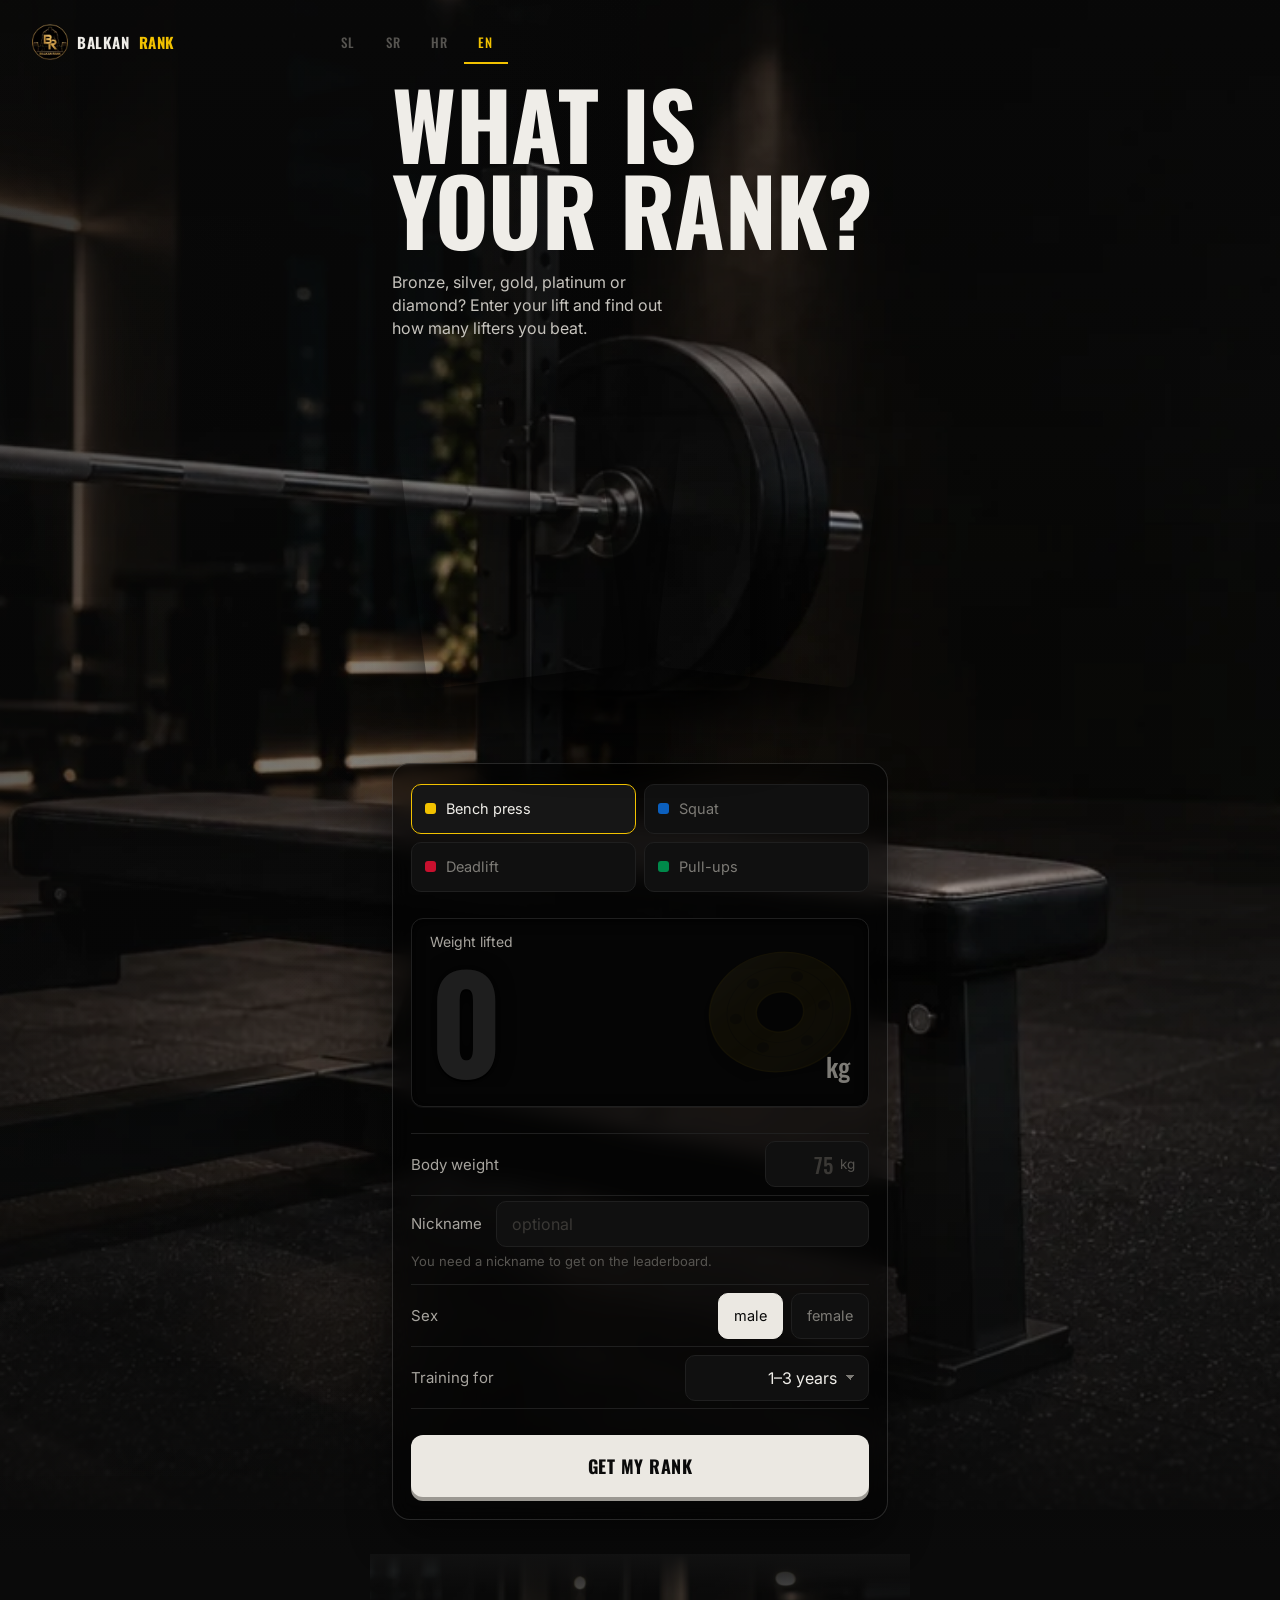
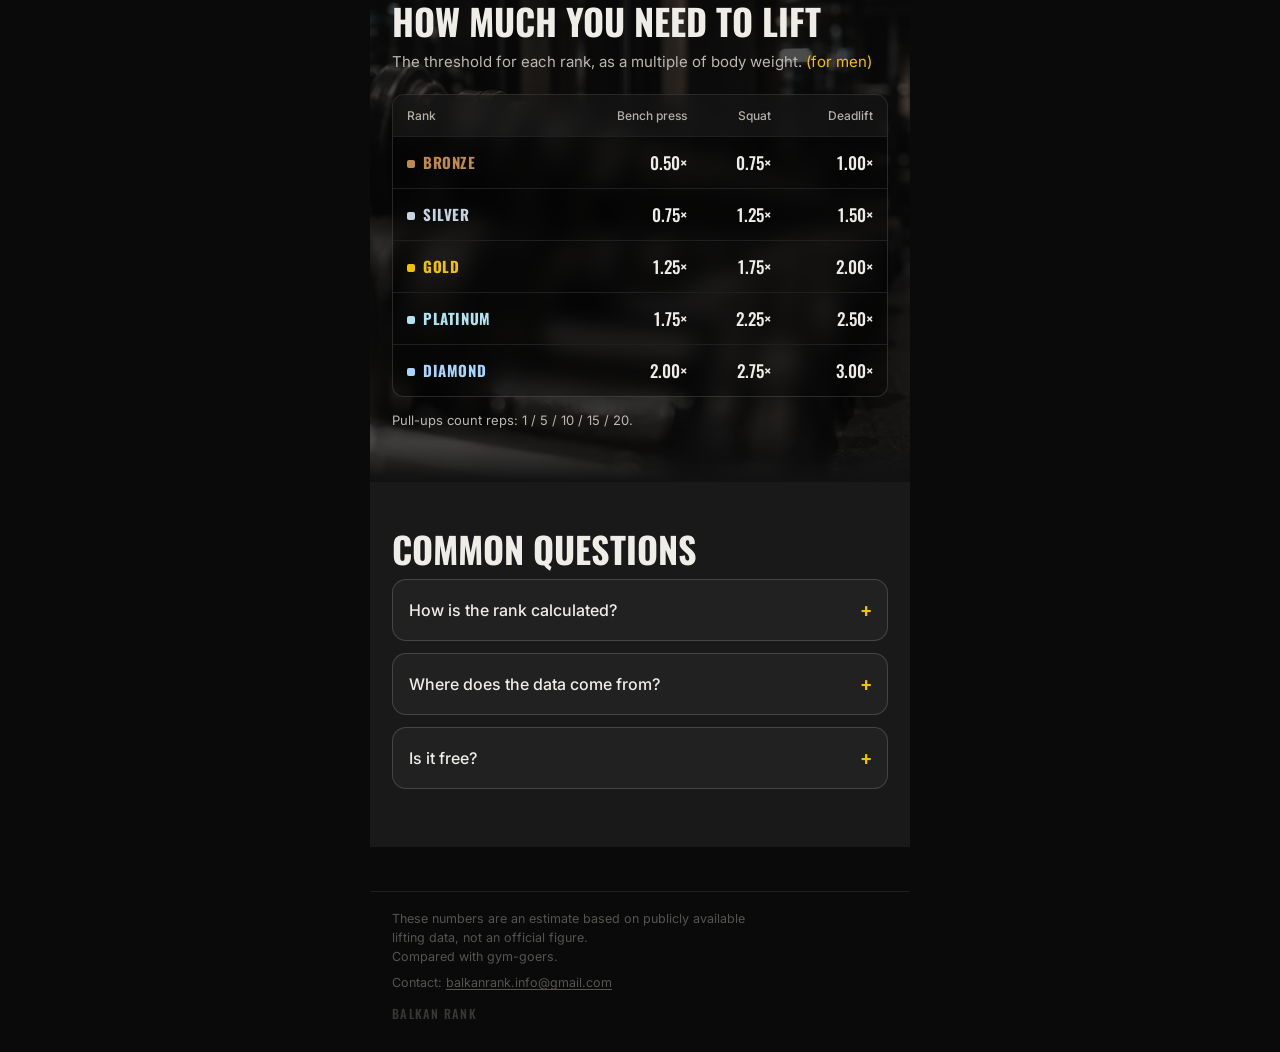
==== commit f5d7fc83: "Add files via upload" ====
--- a/index.html
+++ b/index.html
@@ -15,14 +15,14 @@
 <link rel="preconnect" href="https://fonts.googleapis.com">
 <link rel="preconnect" href="https://fonts.gstatic.com" crossorigin>
 <link href="https://fonts.googleapis.com/css2?family=Oswald:wght@500;700&family=Inter:wght@400;500&family=Poppins:wght@500;700&display=swap" rel="stylesheet">
-<link rel="stylesheet" href="stil.css?v=24">
+<link rel="stylesheet" href="stil.css?v=29">
 
 <script type="application/ld+json">
 {
   "@context": "https://schema.org",
   "@type": "WebApplication",
   "name": "Balkan Rank",
-  "inLanguage": ["sl", "sr-Latn", "en"],
+  "inLanguage": ["sl", "sr", "hr", "en"],
   "applicationCategory": "HealthApplication",
   "operatingSystem": "Vsi brskalniki",
   "browserRequirements": "Zahteva JavaScript za izračun in izris kartice.",
@@ -31,7 +31,7 @@
     "Izračun ranga za bench press, počep, mrtvi dvig in zgibe",
     "Odstotek glede na javno dostopne standarde moči",
     "Kartica v pokončni in ležeči obliki za prenos",
-    "Slovenščina, bosansko-hrvaško-srbsko in angleško"
+    "Slovenščina, srbščina, hrvaščina in angleščina"
   ],
   "offers": {
     "@type": "Offer",
@@ -87,7 +87,7 @@
       BALKAN<span>RANK</span>
     </div>
     <!-- gumbi se izrišejo iz BR_SEZNAM_JEZIKOV -->
-    <nav class="jezik" id="jezik-izbira" aria-label="Jezik / Jezik / Language"><button type="button" class="jezik-gumb aktiven" data-jezik="sl">slo</button><button type="button" class="jezik-gumb" data-jezik="sr">bhs</button><button type="button" class="jezik-gumb" data-jezik="en">en</button></nav>
+    <nav class="jezik" id="jezik-izbira" aria-label="Jezik / Language"><button type="button" class="jezik-gumb aktiven" data-jezik="sl" aria-label="Slovenščina" title="Slovenščina">SL</button><button type="button" class="jezik-gumb" data-jezik="sr" aria-label="Srpski" title="Srpski">SR</button><button type="button" class="jezik-gumb" data-jezik="hr" aria-label="Hrvatski" title="Hrvatski">HR</button><button type="button" class="jezik-gumb" data-jezik="en" aria-label="English" title="English">EN</button></nav>
     <button type="button" class="glava-cta" id="glava-cta" data-t="g_cta">Izračunaj</button>
   </div>
 </header>
@@ -106,7 +106,7 @@
 
     <div class="pristanek">
       <h1 data-t="naslov">Kakšen je tvoj rang?</h1>
-      <p class="podnapis" data-t="podnapis">V petnajstih sekundah izveš, kje si med ljudmi svoje teže, in dobiš kartico za objavo.</p>
+      <p class="podnapis" data-t="podnapis">Bron, srebro, zlato, platina ali diamant? Vpiši svoj dvig in izvedi, koliko dvigalcev premagaš.</p>
     </div>
 
     <!-- kartice se rišejo v canvas, da so v izbranem jeziku -->
@@ -222,7 +222,7 @@
           </span>
         </div>
       </div>
-      <p class="vrstica-opomba" data-t="vzdevek_opomba">Z vzdevkom prideš na lestvico. Brez njega dobiš samo kartico.</p>
+      <p class="vrstica-opomba" data-t="vzdevek_opomba">Vzdevek potrebuješ, da se uvrstiš na lestvico.</p>
 
       <div class="vrstica">
         <span class="oznaka" id="oznaka-spol" data-t="spol">Spol</span>
@@ -273,7 +273,7 @@
     </picture>
     <div class="razdelek-tanca" aria-hidden="true"></div>
 
-    <h2 data-t="l_naslov">Kaj moraš dvigniti</h2>
+    <h2 data-t="l_naslov">Koliko moraš dvigniti</h2>
     <p class="razdelek-opis">
       <span data-t="l_opis">Meja za vsak rang, kot večkratnik telesne teže.</span>
       <span class="lestvica-spol" id="lestvica-spol"> (za moške)</span>
@@ -332,15 +332,16 @@
 <footer class="noga">
   <p data-t="opozorilo">Številke so ocena na podlagi javno dostopnih podatkov o dvigih, ne uradni podatek.</p>
   <p data-t="primerjava">Primerjava z obiskovalci fitnesa.</p>
+  <p class="noga-kontakt"><span data-t="kontakt">Kontakt:</span> <a href="mailto:balkanrank.info@gmail.com">balkanrank.info@gmail.com</a></p>
   <p class="noga-znamka">BALKAN RANK</p>
 </footer>
 
-<script src="config.js?v=24"></script>
-<script src="jeziki.js?v=24"></script>
-<script src="baza.js?v=24"></script>
-<script src="izracun.js?v=24"></script>
-<script src="logo.js?v=24"></script>
-<script src="kartica.js?v=24"></script>
-<script src="app.js?v=24"></script>
+<script src="config.js?v=29"></script>
+<script src="jeziki.js?v=29"></script>
+<script src="baza.js?v=29"></script>
+<script src="izracun.js?v=29"></script>
+<script src="logo.js?v=29"></script>
+<script src="kartica.js?v=29"></script>
+<script src="app.js?v=29"></script>
 </body>
 </html>
--- a/stil.css
+++ b/stil.css
@@ -143,6 +143,26 @@
 .jezik-gumb.aktiven {
   color: #f2c200;
   border-bottom-color: #f2c200;
+}
+
+/* štirje napisi ("Srpski", "Hrvatski") skupaj z znamko ne gredo v eno vrstico
+   na telefonu, zato je preklopnik tam v drugi vrstici pod znamko; ob krčenju
+   glave se vrstica zloži, da vsebina pod njo ne poskoči */
+@media (max-width: 460px) {
+  .glava-vsebina { flex-wrap: wrap; row-gap: 0; }
+  .jezik {
+    order: 3;
+    flex: 0 0 100%;
+    max-height: 44px;
+    overflow: hidden;
+    transition: max-height 0.25s ease, opacity 0.2s ease;
+  }
+  .glava.skrcena .jezik {
+    display: flex;
+    max-height: 0;
+    opacity: 0;
+    visibility: hidden;
+  }
 }
 
 /* ---------- postavitev: vse levo ---------- */
@@ -1170,6 +1190,8 @@
   border-top: 1px solid var(--rob);
 }
 .noga p { margin: 0; font-size: 12.5px; line-height: 1.5; color: var(--tise); max-width: 46ch; }
+.noga-kontakt { margin-top: 8px !important; }
+.noga a { color: inherit; text-decoration: underline; text-underline-offset: 2px; }
 .noga-znamka {
   margin-top: 12px !important;
   font-family: Oswald, Inter, sans-serif;
@@ -1252,6 +1274,6 @@
   .obrazec, .prenos { transition: none; }
   .glavni-gumb::after { animation: none; display: none; }
   .vrh-slika img, .pas img { transform: none !important; }
-  .glava, .glava-vsebina { transition: none; }
+  .glava, .glava-vsebina, .jezik { transition: none; }
   .razkrij, .js .razkrij { opacity: 1; transform: none; transition: none; }
 }
